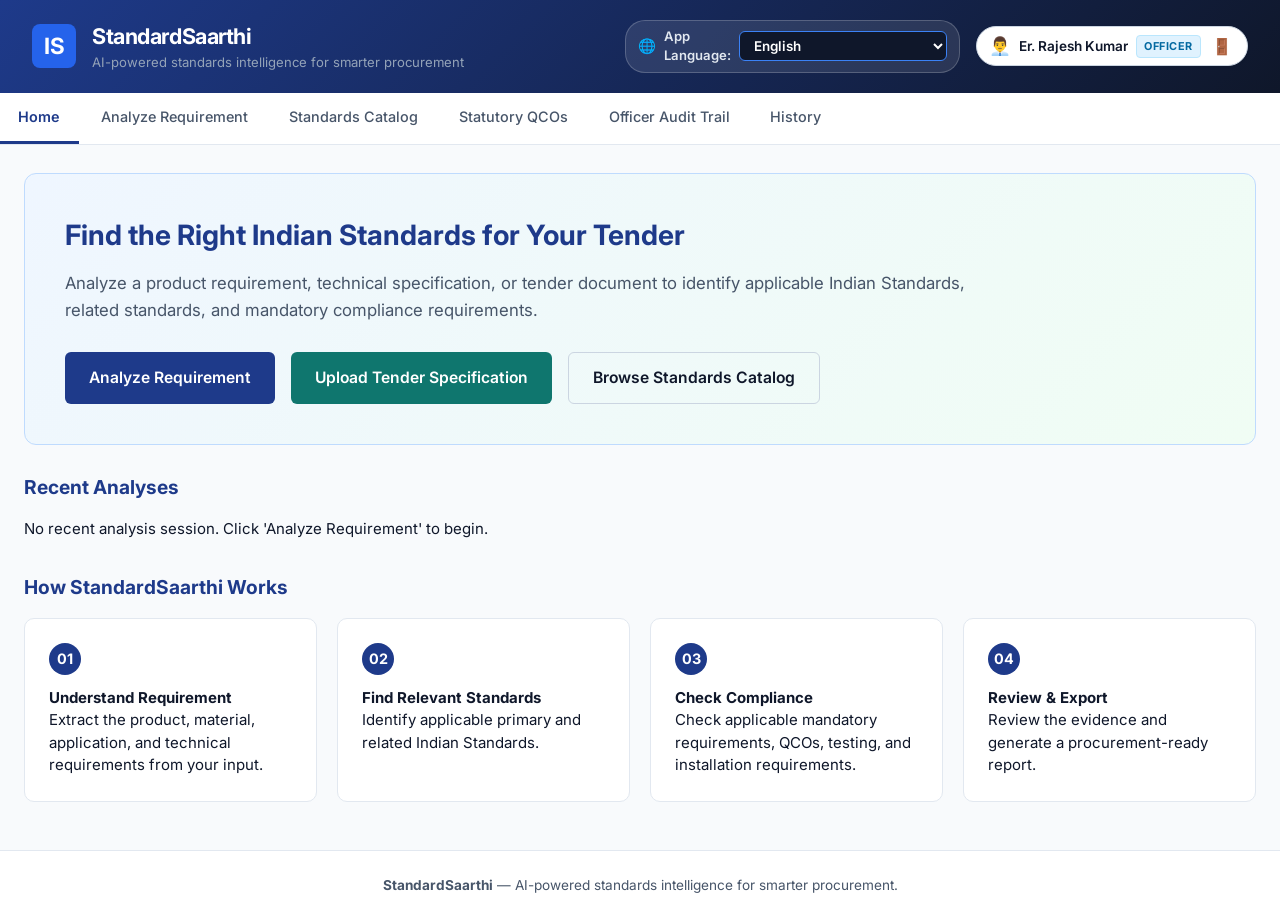
==== frontend/index.html @ bf541265 "feat(auth): implement login page modal, user profile badge, and role-based access control (RBAC)" ====
<!DOCTYPE html>
<html lang="en">
<head>
    <meta charset="UTF-8">
    <meta name="viewport" content="width=device-width, initial-scale=1.0">
    <title>StandardSaarthi | Indian Standards Intelligence</title>
    <link rel="stylesheet" href="styles.css?v=1.0.5">
    <link rel="preconnect" href="https://fonts.googleapis.com">
    <link rel="preconnect" href="https://fonts.gstatic.com" crossorigin>
    <link href="https://fonts.googleapis.com/css2?family=Inter:wght@300;400;500;600;700&display=swap" rel="stylesheet">
</head>
<body>
    <!-- Top Application Header -->
    <header class="app-header">
        <div class="header-container">
            <div class="brand">
                <a href="#/" class="brand-link">
                    <div class="brand-logo">IS</div>
                    <div class="brand-text">
                        <h1>StandardSaarthi</h1>
                        <p>AI-powered standards intelligence for smarter procurement</p>
                    </div>
                </a>
            </div>
            <div class="header-controls">
                <div class="global-lang-selector">
                    <span style="font-size:0.9rem;">🌐</span>
                    <label for="global-language-select" style="color:#e2e8f0; font-size:0.82rem; font-weight:600;">App Language:</label>
                    <select id="global-language-select" class="global-lang-dropdown" onchange="handleGlobalLanguageChange(this.value)">
                        <option value="en" selected>English</option>
                        <option value="hi">Hindi (हिंदी)</option>
                        <option value="ta">Tamil (தமிழ்)</option>
                        <option value="te">Telugu (తెలుగు)</option>
                        <option value="mr">Marathi (मराठी)</option>
                        <option value="bn">Bengali (বাংলা)</option>
                        <option value="gu">Gujarati (ગુજરાતી)</option>
                        <option value="kn">Kannada (ಕನ್ನಡ)</option>
                        <option value="ml">Malayalam (മലയാളം)</option>
                        <option value="pa">Punjabi (ਪੰਜਾਬੀ)</option>
                        <option value="or">Odia (ଓଡ଼ିଆ)</option>
                    </select>
                </div>
                <!-- Logged-in User Profile Badge -->
                <div id="user-profile-badge" class="user-badge" onclick="openLoginModal()" title="Click to Switch User Role / Login">
                    <span id="user-badge-avatar">👨‍💼</span>
                    <span id="user-badge-name">Er. Rajesh Kumar</span>
                    <span id="user-badge-role" class="badge-role-officer">OFFICER</span>
                    <button class="btn-logout" onclick="event.stopPropagation(); logoutUser();" title="Logout">🚪</button>
                </div>
                <button class="mobile-menu-btn" id="mobile-menu-btn" aria-label="Toggle Menu">☰</button>
            </div>
        </div>
    </header>

    <!-- Main Navigation Bar -->
    <nav class="main-nav" id="main-nav">
        <div class="nav-container">
            <a href="#/" class="nav-link active" data-route="/">Home</a>
            <a href="#/analyze" class="nav-link" data-route="/analyze">Analyze Requirement</a>
            <a href="#/standards" class="nav-link" data-route="/standards">Standards Catalog</a>
            <a href="#/regulatory" class="nav-link" data-route="/regulatory">Statutory QCOs</a>
            <a href="#/audit" class="nav-link" data-route="/audit">Officer Audit Trail</a>
            <a href="#/history" class="nav-link" data-route="/history">History</a>
            <a href="#/admin" class="nav-link nav-admin-only" data-route="/admin" id="nav-admin-link" style="display:none;">Admin Diagnostics</a>
        </div>
    </nav>

    <!-- App Main Container -->
    <main class="app-container">
        
        <!-- 1. HOME VIEW -->
        <section id="view-home" class="view-panel">
            <div class="hero-section">
                <h2>Find the Right Indian Standards for Your Tender</h2>
                <p>Analyze a product requirement, technical specification, or tender document to identify applicable Indian Standards, related standards, and mandatory compliance requirements.</p>
                <div class="hero-actions">
                    <a href="#/analyze" class="btn btn-primary btn-lg">Analyze Requirement</a>
                    <a href="#/analyze?mode=c" class="btn btn-secondary btn-lg">Upload Tender Specification</a>
                    <a href="#/standards" class="btn btn-outline btn-lg">Browse Standards Catalog</a>
                </div>
            </div>

            <!-- Recent Analyses -->
            <div class="section-block">
                <h3>Recent Analyses</h3>
                <div id="home-recent-list" class="recent-grid">
                    <p class="text-muted">No recent analysis session. Click 'Analyze Requirement' to begin.</p>
                </div>
            </div>

            <!-- How It Works Guide -->
            <div class="section-block">
                <h3>How StandardSaarthi Works</h3>
                <div class="workflow-steps">
                    <div class="step-card">
                        <div class="step-num">01</div>
                        <h4>Understand Requirement</h4>
                        <p>Extract the product, material, application, and technical requirements from your input.</p>
                    </div>
                    <div class="step-card">
                        <div class="step-num">02</div>
                        <h4>Find Relevant Standards</h4>
                        <p>Identify applicable primary and related Indian Standards.</p>
                    </div>
                    <div class="step-card">
                        <div class="step-num">03</div>
                        <h4>Check Compliance</h4>
                        <p>Check applicable mandatory requirements, QCOs, testing, and installation requirements.</p>
                    </div>
                    <div class="step-card">
                        <div class="step-num">04</div>
                        <h4>Review & Export</h4>
                        <p>Review the evidence and generate a procurement-ready report.</p>
                    </div>
                </div>
            </div>
        </section>

        <!-- 2. ANALYZE REQUIREMENT VIEW -->
        <section id="view-analyze" class="view-panel">
            <div class="card">
                <h2>Procurement Requirement Analysis Workspace</h2>
                <p class="subtitle">Select input mode to analyze requirements and discover grounded Indian Standards recommendations.</p>
                
                <!-- Input Mode Selector -->
                <div class="mode-tabs">
                    <button class="mode-btn active" data-mode="mode-a">Product Description</button>
                    <button class="mode-btn" data-mode="mode-b">Technical Specification</button>
                    <button class="mode-btn" data-mode="mode-c">Tender Document Upload</button>
                </div>

                <!-- MODE A FORM -->
                <div id="mode-a" class="mode-panel active">
                    <div class="form-group">
                        <label for="input-query">Describe Procurement Requirement</label>
                        <textarea id="input-query" placeholder="Type your procurement requirement (e.g. Procurement of 1.5 sq mm single core PVC insulated copper electrical cables suitable for internal building wiring operating at 1100V)..." rows="4"></textarea>
                    </div>
                    <div class="form-row">
                        <div class="form-group">
                            <label for="language-select">Input Language</label>
                            <select id="language-select">
                                <option value="auto">Auto Detect</option>
                                <option value="en">English</option>
                                <option value="hi">Hindi (हिंदी)</option>
                                <option value="ta">Tamil (தமிழ்)</option>
                                <option value="te">Telugu (తెలుగు)</option>
                                <option value="mr">Marathi (मराठी)</option>
                                <option value="bn">Bengali (বাংলা)</option>
                                <option value="gu">Gujarati (ગુજરાતી)</option>
                                <option value="kn">Kannada (ಕನ್ನಡ)</option>
                                <option value="ml">Malayalam (മലയാളം)</option>
                                <option value="pa">Punjabi (ਪੰਜਾਬੀ)</option>
                                <option value="or">Odia (ଓଡ଼ିଆ)</option>
                            </select>
                        </div>
                        <div class="form-group">
                            <label for="output-language-select">Output Language</label>
                            <select id="output-language-select">
                                <option value="auto" selected>Auto (Same as Input)</option>
                                <option value="en">English</option>
                                <option value="ta">Tamil (தமிழ்)</option>
                                <option value="te">Telugu (తెలుగు)</option>
                                <option value="hi">Hindi (हिंदी)</option>
                                <option value="mr">Marathi (मराठी)</option>
                                <option value="bn">Bengali (বাংলা)</option>
                                <option value="gu">Gujarati (ગુજરાતી)</option>
                                <option value="kn">Kannada (ಕನ್ನಡ)</option>
                                <option value="ml">Malayalam (മലയാളം)</option>
                                <option value="pa">Punjabi (ਪੰਜਾਬੀ)</option>
                                <option value="or">Odia (ଓଡ଼ିଆ)</option>
                            </select>
                        </div>
                        <div class="form-group align-end">
                            <button class="btn btn-primary btn-block" id="btn-analyze-a" onclick="runAnalysisModeA()">Analyze Requirement</button>
                        </div>
                    </div>
                </div>

                <!-- MODE B FORM -->
                <div id="mode-b" class="mode-panel">
                    <div class="form-grid">
                        <div class="form-group">
                            <label>Product Name</label>
                            <input type="text" id="spec-name" placeholder="e.g. Ready Mixed Concrete / Electric Cable">
                        </div>
                        <div class="form-group">
                            <label>Product Category</label>
                            <input type="text" id="spec-category" placeholder="e.g. Civil / Electrical">
                        </div>
                        <div class="form-group">
                            <label>Material</label>
                            <input type="text" id="spec-material" placeholder="e.g. Cement / Aggregate / Copper">
                        </div>
                        <div class="form-group">
                            <label>Voltage / Rating</label>
                            <input type="text" id="spec-voltage" placeholder="e.g. 1100V / 11kV">
                        </div>
                        <div class="form-group">
                            <label>Dimensions / Size</label>
                            <input type="text" id="spec-dimensions" placeholder="e.g. 1.5 sq mm / 20mm">
                        </div>
                        <div class="form-group">
                            <label>Grade / Capacity</label>
                            <input type="text" id="spec-grade" placeholder="e.g. M30 / 100 kVA">
                        </div>
                        <div class="form-group span-2">
                            <label>Intended Application</label>
                            <input type="text" id="spec-application" placeholder="e.g. Structural concrete works / Internal wiring">
                        </div>
                        <div class="form-group span-2">
                            <label>Safety & Performance Requirements</label>
                            <input type="text" id="spec-safety" placeholder="e.g. Flame retardant, high compressive strength">
                        </div>
                    </div>
                    <button class="btn btn-primary" onclick="runAnalysisModeB()">Analyze Technical Specification</button>
                </div>

                <!-- MODE C FORM -->
                <div id="mode-c" class="mode-panel">
                    <div class="upload-dropzone" id="dropzone" onclick="document.getElementById('tender-file-input').click()">
                        <div class="upload-icon-label">📁 Procurement Document Ingestion</div>
                        <h3>Upload Tender Specification Document</h3>
                        <p>Drag & drop your tender document here, or click to browse files (Supported: PDF, DOCX, TXT)</p>
                        <input type="file" id="tender-file-input" accept=".pdf,.docx,.txt" style="display:none">
                        <button type="button" class="btn btn-secondary" onclick="event.stopPropagation(); document.getElementById('tender-file-input').click()">Select File from Computer</button>
                    </div>
                    <div id="file-selected-name" class="file-info"></div>
                    <div id="upload-action-box" style="display:none; margin-top:1rem; text-align:center;">
                        <button class="btn btn-primary btn-lg" id="btn-upload" onclick="uploadTenderDocument()" style="padding:0.75rem 2rem; font-size:1rem; font-weight:600;">
                            🚀 Upload & Extract Requirements
                        </button>
                    </div>
                </div>

            </div>

            <!-- Dynamic Loading Progress Card -->
            <div id="analysis-spinner" class="card loading-card" style="display:none">
                <div class="spinner"></div>
                <h4 id="loading-stage-title">Analyzing Procurement Requirement...</h4>
                <div class="progress-bar-track">
                    <div id="progress-bar-fill" class="progress-bar-fill"></div>
                </div>
                <p id="loading-stage-desc" class="subtitle">Extracting requirements, matching standards, and checking compliance...</p>
            </div>

            <!-- Analysis Output Results View -->
            <div id="analysis-results" class="results-container" style="display:none">
                
                <div id="status-banner" class="status-banner"></div>

                <!-- Requirement Understanding Panel -->
                <div class="card">
                    <h3 id="understanding-heading">Requirement Understanding</h3>
                    <div id="entity-chips" class="chip-group"></div>
                    <div id="multilingual-notice" class="notice-box" style="display:none"></div>
                </div>

                <!-- Primary Recommended Standards / Candidates -->
                <div class="card">
                    <div class="card-header-row">
                        <h3 id="recommendations-heading">Recommended Primary Standards</h3>
                        <button class="btn btn-sm btn-primary" id="btn-download-pdf" onclick="downloadPdfReport()">Download Official PDF Report</button>
                    </div>

                    <!-- Filter Option Bar for Analysis Results / Report -->
                    <div id="results-filter-bar" class="search-bar-row" style="margin-bottom:1.25rem; display:flex; gap:0.75rem; flex-wrap:wrap; align-items:center; background:#f8fafc; padding:0.75rem 1rem; border-radius:8px; border:1px solid #e2e8f0;">
                        <div style="flex:1; min-width:240px;">
                            <input type="text" id="results-search-input" placeholder="🔍 Search report by IS code, title, or keyword..." onkeyup="filterAnalysisResults()" style="width:100%; padding:0.5rem 0.85rem; border:1px solid #cbd5e1; border-radius:6px; font-size:0.88rem;">
                        </div>
                        <div style="display:flex; align-items:center; gap:0.5rem;">
                            <label for="results-qco-filter" style="font-size:0.85rem; font-weight:600; color:#475569; white-space:nowrap;">Filter Report:</label>
                            <select id="results-qco-filter" onchange="filterAnalysisResults()" style="padding:0.5rem 0.85rem; border:1px solid #cbd5e1; border-radius:6px; font-size:0.88rem; background:#ffffff; font-weight:500;">
                                <option value="all">All Standards</option>
                                <option value="qco">Mandatory QCO Only</option>
                                <option value="active">Active / Current Only</option>
                                <option value="high_score">High Relevance (>70%)</option>
                            </select>
                        </div>
                    </div>

                    <div id="recommendations-list"></div>
                </div>

            </div>
        </section>

        <!-- 4. STANDARDS CATALOG VIEW -->
        <section id="view-standards" class="view-panel">
            <div class="card">
                <h2>Verified Indian Standards Catalog</h2>
                <div class="search-bar-row">
                    <input type="text" id="catalog-search" placeholder="Search by IS Code, Title, or Product Category..." onkeyup="filterCatalog()">
                    <select id="catalog-sector-filter" onchange="filterCatalog()">
                        <option value="">All Sectors</option>
                        <option value="Electrical">Electrical Sector</option>
                        <option value="Civil">Civil / Construction</option>
                    </select>
                </div>
                <div id="catalog-list" class="catalog-grid"></div>
            </div>
        </section>

        <!-- 5. STANDARD DETAIL VIEW (DYNAMIC ROUTE /standards/:code) -->
        <section id="view-standard-detail" class="view-panel">
            <div class="card">
                <div class="card-header-row">
                    <h2 id="detail-code-title">Standard Detail</h2>
                    <a href="#/standards" class="btn btn-sm btn-outline">Back to Catalog</a>
                </div>
                <div id="detail-body">
                    <p>Loading standard details...</p>
                </div>
            </div>
        </section>

        <!-- 6. REGULATORY / QCO VIEW -->
        <section id="view-regulatory" class="view-panel">
            <div class="card">
                <h2>Statutory Compliance & QCO Portal</h2>
                <p class="subtitle">Browse mandatory Quality Control Orders (QCOs) issued by Central Ministries and BIS certification schemes.</p>
                <div id="qco-list" class="qco-grid"></div>
            </div>
        </section>

        <!-- 7. OFFICER AUDIT TRAIL VIEW -->
        <section id="view-audit" class="view-panel">
            <div class="card">
                <div class="card-header-row">
                    <div>
                        <h2>Statutory Procurement Officer Audit Trail</h2>
                        <p class="subtitle">Official decision-support register: Chronological record of officer determinations (Accept / Override) and justifications.</p>
                    </div>
                    <button class="btn btn-sm btn-outline" onclick="loadAuditTrail()">Refresh Audit Log</button>
                </div>
                <div id="audit-trail-container" style="margin-top:1.25rem;">
                    <p class="text-muted">Loading officer audit register...</p>
                </div>
            </div>
        </section>

        <!-- 8. HISTORY VIEW -->
        <section id="view-history" class="view-panel">
            <div class="card">
                <h2>Search History & Saved Procurement Projects</h2>
                <div id="history-list">
                    <div class="empty-state">
                        <div class="empty-icon-label">[No History Recorded]</div>
                        <h3>No Search History Available</h3>
                        <p>Run a procurement requirement analysis to save and review past search queries.</p>
                        <a href="#/analyze" class="btn btn-primary">Analyze Requirement</a>
                    </div>
                </div>
            </div>
        </section>

        <!-- 9. REPORTS VIEW -->
        <section id="view-reports" class="view-panel">
            <div class="card">
                <h2>Procurement Reports Manager</h2>
                <p class="subtitle">Generate and download formal PDF Procurement Standards Reports for active or historical sessions.</p>
                <div id="reports-list">
                    <div class="empty-state">
                        <div class="empty-icon-label">[No Reports Generated]</div>
                        <h3>No Reports Generated Yet</h3>
                        <p>Execute an analysis session to generate downloadable PDF reports.</p>
                        <a href="#/analyze" class="btn btn-primary">Start New Analysis</a>
                    </div>
                </div>
            </div>
        </section>

        <!-- 10. ADMIN DIAGNOSTICS VIEW -->
        <section id="view-admin" class="view-panel">
            <div class="card">
                <h2>System Diagnostics & Performance Metrics</h2>
                <div id="admin-metrics-view">
                    <p>Loading system diagnostic metrics...</p>
                </div>
            </div>
        </section>

    </main>

    <!-- Officer Determination / Audit Review Modal -->
    <div id="review-modal-overlay" class="drawer-overlay" onclick="closeReviewModal()">
        <div class="modal-dialog" onclick="event.stopPropagation()">
            <div class="modal-header">
                <div>
                    <h3 id="review-modal-title">Procurement Officer Review & Determination</h3>
                    <p class="modal-subtitle">Decision-Support System: Statutory Procurement Audit Trail</p>
                </div>
                <button class="close-btn" onclick="closeReviewModal()">✕</button>
            </div>
            <div class="modal-body">
                <div class="form-group">
                    <label>Procurement Requirement / Item:</label>
                    <div id="review-query-text" class="review-box-query"></div>
                </div>
                <div class="form-row" style="display:grid; grid-template-columns:1fr 1fr; gap:1rem;">
                    <div class="form-group">
                        <label>System Citation / Candidate:</label>
                        <div id="review-target-std" class="review-box-std" style="font-weight:700;"></div>
                    </div>
                    <div class="form-group">
                        <label for="override-standard-code" style="color:#1e40af; font-weight:700;">
                            ✏️ Designated Standard Number (Editable / Overwrite):
                        </label>
                        <input type="text" id="override-standard-code" class="editable-std-input" placeholder="e.g. IS 7098 (Part 1):1988" oninput="handleOverrideInputChange()">
                        <small style="color:#64748b; font-size:0.78rem;">Officer can freely edit or overwrite the IS code here.</small>
                    </div>
                </div>
                <div class="form-group">
                    <label>Officer Determination Action:</label>
                    <div class="determination-options">
                        <label class="determination-option">
                            <input type="radio" name="officer-decision" id="decision-accept" value="ACCEPTED" checked onchange="toggleOverrideField()">
                            <span><strong>ACCEPT</strong> System Recommendation</span>
                        </label>
                        <label class="determination-option">
                            <input type="radio" name="officer-decision" id="decision-override" value="OVERRIDDEN" onchange="toggleOverrideField()">
                            <span><strong>OVERRIDE / EDIT</strong> Standard Number</span>
                        </label>
                    </div>
                </div>
                <div class="form-row">
                    <div class="form-group">
                        <label for="officer-name">Reviewing Official Name & Employee ID:</label>
                        <input type="text" id="officer-name" placeholder="e.g. Er. Rajesh Kumar (EMP-88412)" value="Er. Rajesh Kumar (EMP-88412)">
                    </div>
                    <div class="form-group">
                        <label for="officer-desig">Designation / Role:</label>
                        <input type="text" id="officer-desig" placeholder="e.g. Executive Engineer (E&M)" value="Executive Engineer (E&M)">
                    </div>
                </div>
                <div class="form-group">
                    <label for="officer-dept">Department / Procurement Cell:</label>
                    <input type="text" id="officer-dept" placeholder="e.g. GeM / Central Procurement Cell" value="GeM / Central Procurement Cell">
                </div>
                <div class="form-group">
                    <label for="review-justification">Statutory Audit Justification (Mandatory):</label>
                    <textarea id="review-justification" rows="3" placeholder="Provide technical schedule clause, environmental duty rating, or statutory reasoning for this determination..."></textarea>
                </div>
                <div class="modal-actions">
                    <button class="btn btn-outline" onclick="closeReviewModal()">Cancel</button>
                    <button class="btn btn-primary" id="btn-submit-review" onclick="submitOfficerReview()">Record Determination & Save to Audit Trail</button>
                </div>
            </div>
        </div>
    </div>

    <!-- Login / Role-Based Authentication Overlay Modal -->
    <div id="login-modal-overlay" class="drawer-overlay" onclick="closeLoginModal()" style="display:none;">
        <div class="modal-dialog login-modal-dialog" onclick="event.stopPropagation()">
            <div class="login-modal-header">
                <div class="login-brand">
                    <div class="login-logo">IS</div>
                    <div>
                        <h2>StandardSaarthi Portal Login</h2>
                        <p>Government of India — Standards Intelligence & Procurement Support</p>
                    </div>
                </div>
            </div>
            <div class="login-modal-body">
                
                <!-- Quick Demo Role Selection -->
                <div class="demo-login-box">
                    <label class="demo-login-label">⚡ Select User Role for Quick Demo Login:</label>
                    <div class="demo-btn-grid">
                        <button type="button" class="btn-demo-role active" id="btn-role-officer" onclick="selectDemoRole('officer')">
                            <span class="role-icon">👨‍💼</span>
                            <div class="role-info">
                                <strong>Procurement Officer</strong>
                                <small>GeM / CPWD / Officer Cell</small>
                            </div>
                            <span class="badge-role-officer">OFFICER</span>
                        </button>
                        <button type="button" class="btn-demo-role" id="btn-role-admin" onclick="selectDemoRole('admin')">
                            <span class="role-icon">🛡️</span>
                            <div class="role-info">
                                <strong>System Administrator</strong>
                                <small>BIS Standards / IT Admin</small>
                            </div>
                            <span class="badge-role-admin">ADMIN</span>
                        </button>
                    </div>
                </div>

                <!-- Login Form -->
                <form id="login-form" onsubmit="handleLoginSubmit(event)" style="margin-top:1.25rem;">
                    <div class="form-group">
                        <label for="login-username">Government Email / User ID:</label>
                        <input type="text" id="login-username" value="officer@gem.gov.in" placeholder="e.g. officer@gem.gov.in" required>
                    </div>
                    <div class="form-group">
                        <label for="login-password">Password:</label>
                        <input type="password" id="login-password" value="officer123" placeholder="••••••••" required>
                    </div>
                    <div class="form-group">
                        <label for="login-role-select">Privileges & Role Level:</label>
                        <select id="login-role-select" onchange="syncRoleFromSelect(this.value)">
                            <option value="officer">Procurement Officer (Standard Privileges)</option>
                            <option value="admin">System Administrator (Full System & Diagnostics Privileges)</option>
                        </select>
                    </div>

                    <div class="role-privileges-card" id="role-privileges-desc">
                        📋 <strong>Procurement Officer Privileges:</strong> Access to Requirement Analysis workspace, BIS Catalog, QCO Notices, Statutory Audit Trail recording, and PDF Exports.
                    </div>

                    <div class="modal-actions" style="margin-top:1.5rem;">
                        <button type="button" class="btn btn-outline" onclick="closeLoginModal()">Cancel</button>
                        <button type="submit" class="btn btn-primary btn-lg" style="padding:0.75rem 2rem;">🔓 Sign In & Access Portal</button>
                    </div>
                </form>

            </div>
        </div>
    </div>

    <!-- Toast Notification Popup Container -->
    <div id="toast-container" class="toast-container"></div>

    <footer class="app-footer">
        <p><strong>StandardSaarthi</strong> — AI-powered standards intelligence for smarter procurement.</p>
    </footer>

    <script src="app.js?v=1.0.6"></script>
</body>
</html>
---- frontend/styles.css ----
:root {
    --primary-color: #1e3a8a;
    --primary-hover: #1e40af;
    --secondary-color: #0f766e;
    --secondary-hover: #115e59;
    --accent-color: #2563eb;
    --bg-color: #f8fafc;
    --card-bg: #ffffff;
    --text-primary: #0f172a;
    --text-secondary: #475569;
    --text-muted: #94a3b8;
    --border-color: #cbd5e1;
    --border-light: #e2e8f0;
    --badge-qco: #dc2626;
    --badge-rec: #16a34a;
    --font-family: 'Inter', system-ui, -apple-system, sans-serif;
}

* {
    box-sizing: border-box;
    margin: 0;
    padding: 0;
}

body {
    font-family: var(--font-family);
    background-color: var(--bg-color);
    color: var(--text-primary);
    line-height: 1.5;
    font-size: 15px;
}

a {
    color: var(--accent-color);
    text-decoration: none;
}

/* App Header */
.app-header {
    background: linear-gradient(135deg, #1e3a8a 0%, #0f172a 100%);
    color: #ffffff;
    padding: 1.25rem 2rem;
    box-shadow: 0 4px 6px -1px rgba(0, 0, 0, 0.1);
}

.header-container {
    max-width: 1280px;
    margin: 0 auto;
    display: flex;
    justify-content: space-between;
    align-items: center;
}

.brand-link {
    display: flex;
    align-items: center;
    gap: 1rem;
    color: #ffffff;
}

.brand-logo {
    background: #2563eb;
    color: #ffffff;
    font-weight: 700;
    font-size: 1.4rem;
    width: 44px;
    height: 44px;
    border-radius: 8px;
    display: flex;
    align-items: center;
    justify-content: center;
}

.brand-text h1 {
    font-size: 1.35rem;
    font-weight: 700;
    letter-spacing: -0.02em;
}

.brand-text p {
    font-size: 0.82rem;
    color: #94a3b8;
}

.header-controls {
    display: flex;
    align-items: center;
    gap: 1rem;
}

.global-lang-selector {
    display: flex;
    align-items: center;
    gap: 0.5rem;
    background: rgba(255, 255, 255, 0.1);
    padding: 0.35rem 0.75rem;
    border-radius: 20px;
    border: 1px solid rgba(255, 255, 255, 0.2);
}

.global-lang-dropdown {
    background: #0f172a;
    color: #ffffff;
    border: 1px solid #3b82f6;
    padding: 0.3rem 0.6rem;
    border-radius: 6px;
    font-size: 0.84rem;
    font-weight: 600;
    cursor: pointer;
    outline: none;
}

.global-lang-dropdown option {
    background: #0f172a;
    color: #ffffff;
}

.status-badge {
    background: rgba(255, 255, 255, 0.1);
    padding: 0.4rem 0.8rem;
    border-radius: 20px;
    font-size: 0.8rem;
    font-weight: 500;
    display: inline-flex;
    align-items: center;
    gap: 6px;
}

.pulse {
    width: 8px;
    height: 8px;
    background-color: #22c55e;
    border-radius: 50%;
}

.mobile-menu-btn {
    display: none;
    background: transparent;
    border: none;
    color: #ffffff;
    font-size: 1.5rem;
    cursor: pointer;
}

/* Main Navigation */
.main-nav {
    background-color: #ffffff;
    border-bottom: 1px solid var(--border-light);
}

.nav-container {
    max-width: 1280px;
    margin: 0 auto;
    display: flex;
    gap: 0.25rem;
    overflow-x: auto;
}

.nav-link {
    padding: 0.85rem 1.15rem;
    font-weight: 500;
    font-size: 0.9rem;
    color: var(--text-secondary);
    border-bottom: 3px solid transparent;
    transition: all 0.2s ease;
    white-space: nowrap;
}

.nav-link:hover {
    color: var(--primary-color);
}

.nav-link.active {
    color: var(--primary-color);
    border-bottom-color: var(--primary-color);
    font-weight: 600;
}

/* App Container */
.app-container {
    max-width: 1280px;
    margin: 1.75rem auto;
    padding: 0 1.5rem;
}

.view-panel {
    display: none;
}

.view-panel.active {
    display: block;
}

/* Cards & Layout */
.card {
    background: var(--card-bg);
    border: 1px solid var(--border-light);
    border-radius: 10px;
    padding: 1.75rem;
    margin-bottom: 1.5rem;
    box-shadow: 0 1px 3px rgba(0,0,0,0.04);
}

.card h2 {
    font-size: 1.4rem;
    margin-bottom: 0.5rem;
    color: var(--primary-color);
    font-weight: 700;
}

.card h3 {
    font-size: 1.15rem;
    margin-bottom: 0.75rem;
    color: var(--text-primary);
    font-weight: 600;
}

.subtitle {
    font-size: 0.92rem;
    color: var(--text-secondary);
    margin-bottom: 1.25rem;
}

/* Hero Section */
.hero-section {
    background: linear-gradient(135deg, #eff6ff 0%, #f0fdf4 100%);
    border: 1px solid #bfdbfe;
    border-radius: 12px;
    padding: 2.5rem;
    margin-bottom: 1.75rem;
}

.hero-section h2 {
    font-size: 1.75rem;
    color: var(--primary-color);
    margin-bottom: 0.85rem;
    font-weight: 700;
}

.hero-section p {
    font-size: 1.05rem;
    color: var(--text-secondary);
    margin-bottom: 1.75rem;
    max-width: 950px;
    line-height: 1.6;
}

.hero-actions {
    display: flex;
    gap: 1rem;
    flex-wrap: wrap;
}

.section-block {
    margin-bottom: 2rem;
}

.section-block h3 {
    font-size: 1.2rem;
    margin-bottom: 1rem;
    color: var(--primary-color);
}

.workflow-steps {
    display: grid;
    grid-template-columns: repeat(auto-fit, minmax(240px, 1fr));
    gap: 1.25rem;
}

.step-card {
    background: #ffffff;
    border: 1px solid var(--border-light);
    border-radius: 10px;
    padding: 1.5rem;
    position: relative;
}

.step-num {
    width: 32px;
    height: 32px;
    background: var(--primary-color);
    color: #ffffff;
    border-radius: 50%;
    display: flex;
    align-items: center;
    justify-content: center;
    font-weight: 700;
    margin-bottom: 0.75rem;
    font-size: 0.9rem;
}

/* Mode Tabs */
.mode-tabs {
    display: flex;
    gap: 0.5rem;
    margin-bottom: 1.25rem;
    border-bottom: 1px solid var(--border-light);
}

.mode-btn {
    padding: 0.65rem 1.2rem;
    border: none;
    background: #f1f5f9;
    border-radius: 6px 6px 0 0;
    font-weight: 500;
    font-size: 0.9rem;
    color: var(--text-secondary);
    cursor: pointer;
}

.mode-btn.active {
    background: var(--primary-color);
    color: #ffffff;
}

.mode-panel {
    display: none;
}

.mode-panel.active {
    display: block;
}

/* Forms & Inputs */
.form-group {
    display: flex;
    flex-direction: column;
    margin-bottom: 1rem;
}

.form-group label {
    font-size: 0.88rem;
    font-weight: 600;
    margin-bottom: 0.35rem;
    color: var(--text-secondary);
}

textarea, input[type="text"], select {
    padding: 0.75rem;
    border: 1px solid var(--border-color);
    border-radius: 6px;
    font-family: inherit;
    font-size: 0.92rem;
    width: 100%;
}

textarea:focus, input:focus, select:focus {
    outline: none;
    border-color: var(--accent-color);
    box-shadow: 0 0 0 3px rgba(37, 99, 235, 0.15);
}

.form-row {
    display: grid;
    grid-template-columns: 1fr 220px;
    gap: 1rem;
    align-items: end;
}

.form-grid {
    display: grid;
    grid-template-columns: repeat(auto-fit, minmax(220px, 1fr));
    gap: 1rem;
    margin-bottom: 1rem;
}

.span-2 {
    grid-column: span 2;
}

/* Buttons */
.btn {
    padding: 0.75rem 1.25rem;
    border: none;
    border-radius: 6px;
    font-weight: 600;
    font-size: 0.92rem;
    cursor: pointer;
    transition: all 0.2s ease;
    display: inline-flex;
    align-items: center;
    justify-content: center;
    gap: 0.5rem;
}

.btn-lg {
    padding: 0.85rem 1.5rem;
    font-size: 0.98rem;
}

.btn-primary {
    background: var(--primary-color);
    color: #ffffff;
}

.btn-primary:hover {
    background: var(--primary-hover);
}

.btn-secondary {
    background: var(--secondary-color);
    color: #ffffff;
}

.btn-secondary:hover {
    background: var(--secondary-hover);
}

.btn-outline {
    background: transparent;
    border: 1px solid var(--border-color);
    color: var(--text-primary);
}

.btn-sm {
    padding: 0.45rem 0.85rem;
    font-size: 0.82rem;
}

.btn-block {
    width: 100%;
}

/* Loading Card & Progress */
.loading-card {
    text-align: center;
    padding: 2.5rem;
}

.spinner {
    width: 42px;
    height: 42px;
    border: 4px solid #e2e8f0;
    border-top-color: var(--primary-color);
    border-radius: 50%;
    animation: spin 0.8s linear infinite;
    margin: 0 auto 1.25rem;
}

@keyframes spin {
    to { transform: rotate(360deg); }
}

.progress-bar-track {
    width: 100%;
    max-width: 500px;
    height: 8px;
    background: #e2e8f0;
    border-radius: 4px;
    margin: 1rem auto;
    overflow: hidden;
}

.progress-bar-fill {
    height: 100%;
    width: 25%;
    background: var(--primary-color);
    transition: width 0.4s ease;
}

/* File Dropzone */
.upload-dropzone {
    border: 2px dashed #cbd5e1;
    border-radius: 8px;
    padding: 2.5rem;
    text-align: center;
    background: #f8fafc;
}

.upload-icon {
    font-size: 2.5rem;
    margin-bottom: 0.5rem;
}

/* Recommendations */
.rec-item {
    border: 1px solid var(--border-light);
    border-radius: 8px;
    padding: 1.25rem;
    margin-bottom: 1rem;
    background: #ffffff;
}

.rec-header {
    display: flex;
    justify-content: space-between;
    align-items: center;
    margin-bottom: 0.5rem;
}

.rec-code {
    font-size: 1.15rem;
    font-weight: 700;
    color: var(--primary-color);
}

.score-pill {
    background: #eff6ff;
    color: var(--accent-color);
    padding: 0.25rem 0.6rem;
    border-radius: 12px;
    font-size: 0.8rem;
    font-weight: 700;

}

/* Badges & Chips */
.chip-group {
    display: flex;
    flex-wrap: wrap;
    gap: 0.5rem;
    margin-top: 0.5rem;
}

.chip {
    background: #e0f2fe;
    color: #0369a1;
    padding: 0.35rem 0.8rem;
    border-radius: 16px;
    font-size: 0.84rem;
    font-weight: 500;
}

.badge-qco {
    background: #fef2f2;
    color: var(--badge-qco);
    border: 1px solid #fca5a5;
    padding: 0.2rem 0.5rem;
    border-radius: 4px;
    font-size: 0.75rem;
    font-weight: 700;
}

.badge-rec {
    background: #f0fdf4;
    color: var(--badge-rec);
    border: 1px solid #86efac;
    padding: 0.2rem 0.5rem;
    border-radius: 4px;
    font-size: 0.75rem;
    font-weight: 700;
}

/* Slide-over Drawer Modal */
.drawer-overlay {
    display: none;
    position: fixed;
    top: 0;
    left: 0;
    width: 100vw;
    height: 100vh;
    background: rgba(15, 23, 42, 0.5);
    z-index: 1000;
    justify-content: flex-end;
}

.drawer-overlay.active {
    display: flex;
}

.drawer-content {
    background: #ffffff;
    width: 100%;
    max-width: 520px;
    height: 100%;
    padding: 2rem;
    overflow-y: auto;
    box-shadow: -4px 0 15px rgba(0,0,0,0.15);
}

.drawer-header {
    display: flex;
    justify-content: space-between;
    align-items: center;
    border-bottom: 1px solid var(--border-light);
    padding-bottom: 1rem;
    margin-bottom: 1.25rem;
}

.close-btn {
    background: transparent;
    border: none;
    font-size: 1.25rem;
    cursor: pointer;
}

/* Toast Container */
.toast-container {
    position: fixed;
    bottom: 1.5rem;
    right: 1.5rem;
    z-index: 1100;
    display: flex;
    flex-direction: column;
    gap: 0.5rem;
}

.toast {
    background: #0f172a;
    color: #ffffff;
    padding: 0.85rem 1.25rem;
    border-radius: 8px;
    font-size: 0.88rem;
    box-shadow: 0 4px 12px rgba(0,0,0,0.15);
    display: flex;
    align-items: center;
    gap: 0.5rem;
}

.toast.success { border-left: 4px solid #22c55e; }
.toast.warning { border-left: 4px solid #eab308; }
.toast.error { border-left: 4px solid #ef4444; }

/* Empty State */
.empty-state {
    text-align: center;
    padding: 3rem 1.5rem;
}

.empty-icon {
    font-size: 3rem;
    margin-bottom: 0.75rem;
}

/* Footer */
.app-footer {
    text-align: center;
    padding: 1.5rem;
    color: var(--text-secondary);
    font-size: 0.85rem;
    border-top: 1px solid var(--border-light);
    background: #ffffff;
    margin-top: 3rem;
}

/* Responsive Styles */
@media (max-width: 768px) {
    .mobile-menu-btn { display: block; }
    .nav-container { display: none; flex-direction: column; width: 100%; }
    .nav-container.mobile-open { display: flex; }
    .form-row { grid-template-columns: 1fr; }
    .span-2 { grid-column: span 1; }
}

/* External BIS Source Link Styling */
.source-link {
    color: #2563eb;
    font-weight: 600;
    text-decoration: underline;
    display: inline-flex;
    align-items: center;
    gap: 0.35rem;
    font-size: 0.92rem;
}

.source-link:hover {
    color: #1e40af;
}

.source-unavailable {
    color: #64748b;
    font-style: italic;
    font-size: 0.88rem;
}

/* Phase 13 Version & Lifecycle Cards */
.lifecycle-grid {
    display: grid;
    grid-template-columns: repeat(auto-fit, minmax(200px, 1fr));
    gap: 1rem;
    margin: 1.25rem 0;
}

.version-card {
    background: #f8fafc;
    border: 1px solid #e2e8f0;
    border-radius: 10px;
    padding: 1.1rem;
    display: flex;
    flex-direction: column;
    justify-content: space-between;
    transition: transform 0.15s ease, box-shadow 0.15s ease;
}

.version-card:hover {
    transform: translateY(-2px);
    box-shadow: 0 4px 12px rgba(0,0,0,0.05);
    border-color: #cbd5e1;
}

.version-card-label {
    font-size: 0.75rem;
    font-weight: 700;
    text-transform: uppercase;
    letter-spacing: 0.05em;
    color: #64748b;
    margin-bottom: 0.4rem;
}

.version-card-value {
    font-size: 1.25rem;
    font-weight: 700;
    color: #0f172a;
    margin-bottom: 0.35rem;
}

.version-card-subtext {
    font-size: 0.78rem;
    color: #64748b;
    line-height: 1.35;
}

.badge-current {
    background: #dcfce7;
    color: #166534;
    border: 1px solid #bbf7d0;
    padding: 0.35rem 0.75rem;
    border-radius: 6px;
    font-weight: 700;
    font-size: 0.82rem;
    display: inline-block;
}

.amendments-section {
    background: #ffffff;
    border: 1px solid #e2e8f0;
    border-radius: 10px;
    padding: 1.25rem;
    margin-top: 1.5rem;
}

.amendment-item {
    background: #f8fafc;
    border-left: 3px solid #3b82f6;
    padding: 0.75rem 1rem;
    border-radius: 4px;
    margin-top: 0.6rem;
    font-size: 0.88rem;
}

/* Confidence-Gating & Abstain Banner */
.status-banner.abstain {
    background-color: #fffbeb;
    border-left: 5px solid #d97706;
    color: #92400e;
    padding: 1rem 1.25rem;
    border-radius: 6px;
    margin-bottom: 1.25rem;
    font-size: 0.92rem;
    line-height: 1.5;
}

.status-banner.abstain strong {
    color: #78350f;
    text-transform: uppercase;
    letter-spacing: 0.04em;
    font-size: 0.85rem;
    display: block;
    margin-bottom: 0.25rem;
}

.badge-abstain {
    background: #fef3c7;
    color: #92400e;
    border: 1px solid #fde68a;
    padding: 0.25rem 0.6rem;
    border-radius: 4px;
    font-size: 0.76rem;
    font-weight: 700;
    letter-spacing: 0.03em;
    display: inline-block;
}

.badge-officer-accepted {
    background: #ecfdf5;
    color: #065f46;
    border: 1px solid #a7f3d0;
    padding: 0.25rem 0.6rem;
    border-radius: 4px;
    font-size: 0.76rem;
    font-weight: 700;
    letter-spacing: 0.03em;
    display: inline-block;
}

.badge-officer-override {
    background: #eff6ff;
    color: #1e40af;
    border: 1px solid #bfdbfe;
    padding: 0.25rem 0.6rem;
    border-radius: 4px;
    font-size: 0.76rem;
    font-weight: 700;
    letter-spacing: 0.03em;
    display: inline-block;
}

/* Modal Dialog for Officer Review */
.modal-dialog {
    background: #ffffff;
    max-width: 640px;
    width: 92%;
    margin: 3rem auto;
    border-radius: 8px;
    box-shadow: 0 10px 25px -5px rgba(0, 0, 0, 0.2);
    border: 1px solid #cbd5e1;
    overflow: hidden;
}

.modal-header {
    background: #f8fafc;
    border-bottom: 1px solid #e2e8f0;
    padding: 1rem 1.25rem;
    display: flex;
    justify-content: space-between;
    align-items: flex-start;
}

.modal-header h3 {
    font-size: 1.1rem;
    font-weight: 700;
    color: #0f172a;
    margin: 0;
}

.modal-subtitle {
    font-size: 0.8rem;
    color: #64748b;
    margin-top: 2px;
}

.modal-body {
    padding: 1.25rem;
}

.modal-actions {
    display: flex;
    justify-content: flex-end;
    gap: 0.75rem;
    margin-top: 1.25rem;
    padding-top: 1rem;
    border-top: 1px solid #e2e8f0;
}

.review-box-query {
    background: #f1f5f9;
    padding: 0.6rem 0.8rem;
    border-radius: 4px;
    font-size: 0.88rem;
    color: #334155;
    border: 1px solid #e2e8f0;
}

.review-box-std {
    font-size: 1.05rem;
    font-weight: 700;
    color: #1e3a8a;
    padding: 0.25rem 0;
}

.determination-options {
    display: flex;
    gap: 1.5rem;
    margin-top: 0.4rem;
    flex-wrap: wrap;
}

.determination-option {
    display: flex;
    align-items: center;
    gap: 0.45rem;
    font-size: 0.9rem;
    cursor: pointer;
    background: #f8fafc;
    border: 1px solid #cbd5e1;
    padding: 0.5rem 0.85rem;
    border-radius: 6px;
    transition: background 0.15s ease;
}

.determination-option:hover {
    background: #f1f5f9;
}

/* Audit Trail Register Table */
.audit-table-wrapper {
    overflow-x: auto;
    border: 1px solid #cbd5e1;
    border-radius: 6px;
    background: #ffffff;
}

.audit-table {
    width: 100%;
    border-collapse: collapse;
    font-size: 0.78rem;
    text-align: left;
    border: 1px solid #cbd5e1;
}

.audit-table th {
    background: #f1f5f9;
    color: #334155;
    font-weight: 700;
    font-size: 0.78rem;
    padding: 0.5rem 0.65rem;
    border: 1px solid #cbd5e1;
    white-space: nowrap;
}

.audit-table td {
    padding: 0.5rem 0.65rem;
    border: 1px solid #cbd5e1;
    vertical-align: top;
    color: #1e293b;
    font-size: 0.78rem;
}

.audit-table tr:hover td {
    background: #f8fafc;
}

.audit-id-badge {
    font-family: monospace;
    font-size: 0.75rem;
    background: #f1f5f9;
    padding: 0.15rem 0.35rem;
    border-radius: 4px;
    color: #0f172a;
    font-weight: 600;
    border: 1px solid #cbd5e1;
}

.upload-icon-label, .empty-icon-label {
    font-size: 0.82rem;
    font-weight: 600;
    color: #64748b;
    text-transform: uppercase;
    letter-spacing: 0.05em;
    margin-bottom: 0.5rem;
}

/* Upload Dropzone & Document Styling */
.upload-dropzone {
    border: 2px dashed #93c5fd;
    background: #f8fafc;
    border-radius: 12px;
    padding: 2.5rem 1.5rem;
    text-align: center;
    cursor: pointer;
    transition: all 0.25s ease;
    margin-bottom: 1rem;
}

.upload-dropzone:hover, .upload-dropzone.drag-active {
    border-color: #2563eb;
    background: #eff6ff;
    box-shadow: 0 4px 12px rgba(37, 99, 235, 0.1);
}

.upload-dropzone h3 {
    margin: 0.5rem 0 0.25rem 0;
    font-size: 1.2rem;
    color: #1e3a8a;
}

.upload-dropzone p {
    color: #64748b;
    font-size: 0.9rem;
    margin-bottom: 1rem;
}

.file-info-card {
    background: #eff6ff;
    border: 1px solid #bfdbfe;
    border-radius: 8px;
    padding: 0.85rem 1.25rem;
    display: flex;
    align-items: center;
    justify-content: space-between;
    margin: 1rem 0;
    gap: 1rem;
    flex-wrap: wrap;
}

.file-info-details {
    display: flex;
    align-items: center;
    gap: 0.75rem;
}

.file-info-icon {
    font-size: 1.5rem;
}

/* Officer Determination / Audit Inspect Card */
.officer-determination-card {
    border: 2px solid #2563eb !important;
    background: #f8fafc !important;
    border-radius: 10px;
    padding: 1.25rem;
    margin-top: 1.5rem;
}

.editable-std-input {
    border: 2px solid #2563eb !important;
    background: #ffffff !important;
    font-weight: 700;
    color: #1e40af;
    font-size: 1rem;
    padding: 0.6rem 0.85rem;
    border-radius: 6px;
    width: 100%;
}

/* User Profile Header Badge */
.user-badge {
    display: flex;
    align-items: center;
    gap: 0.5rem;
    background: #ffffff;
    border: 1px solid #cbd5e1;
    padding: 0.35rem 0.75rem;
    border-radius: 20px;
    cursor: pointer;
    transition: all 0.2s ease;
    font-size: 0.85rem;
    color: #1e293b;
    box-shadow: 0 1px 3px rgba(0, 0, 0, 0.05);
}

.user-badge:hover {
    border-color: #3b82f6;
    background: #f8fafc;
    box-shadow: 0 2px 6px rgba(59, 130, 246, 0.15);
}

#user-badge-avatar {
    font-size: 1.1rem;
}

#user-badge-name {
    font-weight: 600;
    color: #0f172a;
    max-width: 140px;
    overflow: hidden;
    text-overflow: ellipsis;
    white-space: nowrap;
}

.badge-role-officer {
    background: #e0f2fe;
    color: #0369a1;
    border: 1px solid #bae6fd;
    padding: 0.15rem 0.45rem;
    border-radius: 4px;
    font-size: 0.68rem;
    font-weight: 700;
    letter-spacing: 0.04em;
    text-transform: uppercase;
}

.badge-role-admin {
    background: #fef2f2;
    color: #991b1b;
    border: 1px solid #fecaca;
    padding: 0.15rem 0.45rem;
    border-radius: 4px;
    font-size: 0.68rem;
    font-weight: 700;
    letter-spacing: 0.04em;
    text-transform: uppercase;
}

.btn-logout {
    background: transparent;
    border: none;
    cursor: pointer;
    font-size: 1rem;
    padding: 0 0.2rem;
    border-radius: 4px;
    transition: transform 0.15s ease;
    display: inline-flex;
    align-items: center;
    justify-content: center;
}

.btn-logout:hover {
    transform: scale(1.15);
}

/* Login Modal & Role Switcher UI */
.login-modal-dialog {
    max-width: 540px !important;
    border-radius: 12px !important;
    border: 1px solid #94a3b8 !important;
    box-shadow: 0 20px 40px -10px rgba(15, 23, 42, 0.3) !important;
}

.login-modal-header {
    background: linear-gradient(135deg, #1e3a8a 0%, #1e40af 100%);
    color: #ffffff;
    padding: 1.5rem;
    border-bottom: 1px solid #3b82f6;
}

.login-brand {
    display: flex;
    align-items: center;
    gap: 1rem;
}

.login-logo {
    background: #ffffff;
    color: #1e3a8a;
    font-weight: 900;
    font-size: 1.5rem;
    width: 48px;
    height: 48px;
    border-radius: 10px;
    display: flex;
    align-items: center;
    justify-content: center;
    box-shadow: 0 4px 6px -1px rgba(0, 0, 0, 0.1);
}

.login-modal-header h2 {
    margin: 0;
    font-size: 1.25rem;
    font-weight: 700;
    color: #ffffff;
}

.login-modal-header p {
    margin: 0.25rem 0 0 0;
    font-size: 0.78rem;
    color: #93c5fd;
}

.login-modal-body {
    padding: 1.5rem;
    background: #ffffff;
}

.demo-login-box {
    background: #f8fafc;
    border: 1px solid #e2e8f0;
    border-radius: 8px;
    padding: 1rem;
}

.demo-login-label {
    font-size: 0.82rem;
    font-weight: 700;
    color: #334155;
    text-transform: uppercase;
    letter-spacing: 0.03em;
    display: block;
    margin-bottom: 0.75rem;
}

.demo-btn-grid {
    display: grid;
    grid-template-columns: 1fr 1fr;
    gap: 0.75rem;
}

.btn-demo-role {
    display: flex;
    align-items: flex-start;
    gap: 0.65rem;
    padding: 0.85rem 0.75rem;
    background: #ffffff;
    border: 2px solid #cbd5e1;
    border-radius: 8px;
    cursor: pointer;
    text-align: left;
    transition: all 0.2s ease;
    position: relative;
}

.btn-demo-role:hover {
    border-color: #3b82f6;
    background: #eff6ff;
}

.btn-demo-role.active {
    border-color: #2563eb;
    background: #eff6ff;
    box-shadow: 0 0 0 3px rgba(37, 99, 235, 0.15);
}

.btn-demo-role .role-icon {
    font-size: 1.4rem;
    line-height: 1;
}

.btn-demo-role .role-info {
    display: flex;
    flex-direction: column;
    flex: 1;
}

.btn-demo-role .role-info strong {
    font-size: 0.88rem;
    color: #0f172a;
}

.btn-demo-role .role-info small {
    font-size: 0.72rem;
    color: #64748b;
    margin-top: 2px;
}

.role-privileges-card {
    background: #f0f9ff;
    border: 1px solid #bae6fd;
    color: #0369a1;
    padding: 0.75rem 0.9rem;
    border-radius: 6px;
    font-size: 0.82rem;
    line-height: 1.45;
    margin-top: 1rem;
}

.access-restricted-card {
    background: #fef2f2;
    border: 1px solid #fecaca;
    color: #991b1b;
    padding: 2rem;
    border-radius: 12px;
    text-align: center;
    margin: 2rem auto;
    max-width: 600px;
}
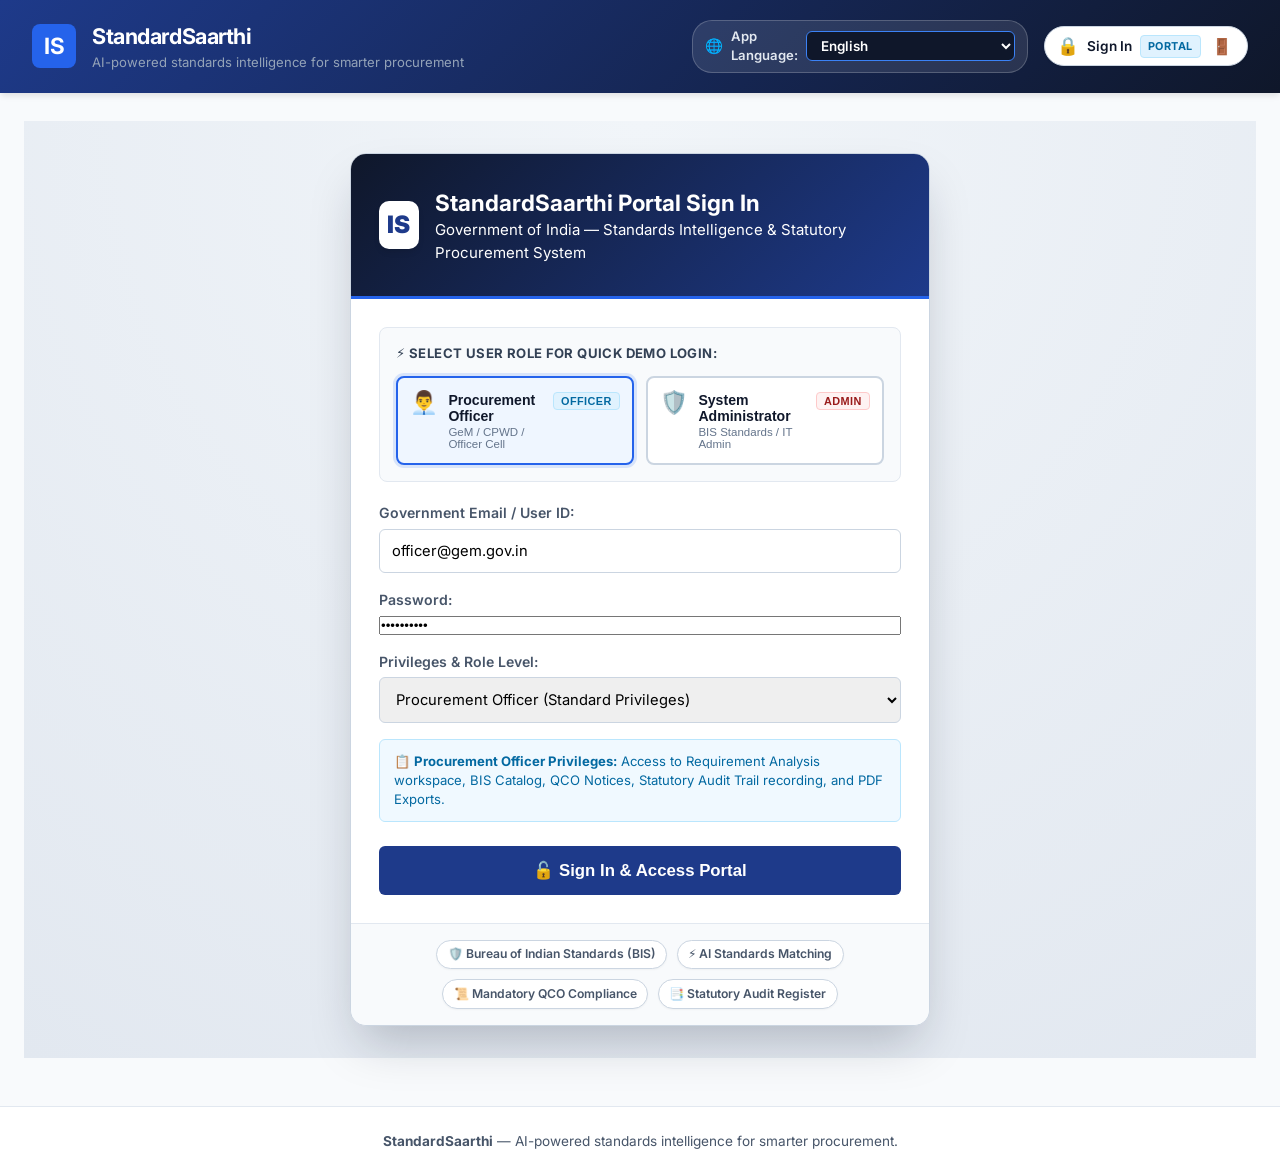
==== commit da34251f: "feat(auth): set initial landing view to login page and redirect to home page upon sign-in" ====
--- a/frontend/index.html
+++ b/frontend/index.html
@@ -68,6 +68,82 @@
     <!-- App Main Container -->
     <main class="app-container">
         
+        <!-- 0. LOGIN VIEW (Initial Landing Page) -->
+        <section id="view-login" class="view-panel">
+            <div class="login-page-wrapper">
+                <div class="login-page-card">
+                    <div class="login-page-header">
+                        <div class="login-brand">
+                            <div class="login-logo">IS</div>
+                            <div>
+                                <h2>StandardSaarthi Portal Sign In</h2>
+                                <p>Government of India — Standards Intelligence & Statutory Procurement System</p>
+                            </div>
+                        </div>
+                    </div>
+                    <div class="login-page-body">
+                        <!-- Quick Demo Role Selection -->
+                        <div class="demo-login-box">
+                            <label class="demo-login-label">⚡ Select User Role for Quick Demo Login:</label>
+                            <div class="demo-btn-grid">
+                                <button type="button" class="btn-demo-role active" id="btn-page-role-officer" onclick="selectDemoRole('officer')">
+                                    <span class="role-icon">👨‍💼</span>
+                                    <div class="role-info">
+                                        <strong>Procurement Officer</strong>
+                                        <small>GeM / CPWD / Officer Cell</small>
+                                    </div>
+                                    <span class="badge-role-officer">OFFICER</span>
+                                </button>
+                                <button type="button" class="btn-demo-role" id="btn-page-role-admin" onclick="selectDemoRole('admin')">
+                                    <span class="role-icon">🛡️</span>
+                                    <div class="role-info">
+                                        <strong>System Administrator</strong>
+                                        <small>BIS Standards / IT Admin</small>
+                                    </div>
+                                    <span class="badge-role-admin">ADMIN</span>
+                                </button>
+                            </div>
+                        </div>
+
+                        <!-- Login Form -->
+                        <form id="page-login-form" onsubmit="handleLoginSubmit(event)" style="margin-top:1.25rem;">
+                            <div class="form-group">
+                                <label for="login-username">Government Email / User ID:</label>
+                                <input type="text" id="login-username" value="officer@gem.gov.in" placeholder="e.g. officer@gem.gov.in" required>
+                            </div>
+                            <div class="form-group">
+                                <label for="login-password">Password:</label>
+                                <input type="password" id="login-password" value="officer123" placeholder="••••••••" required>
+                            </div>
+                            <div class="form-group">
+                                <label for="login-role-select">Privileges & Role Level:</label>
+                                <select id="login-role-select" onchange="syncRoleFromSelect(this.value)">
+                                    <option value="officer">Procurement Officer (Standard Privileges)</option>
+                                    <option value="admin">System Administrator (Full System & Diagnostics Privileges)</option>
+                                </select>
+                            </div>
+
+                            <div class="role-privileges-card" id="role-privileges-desc">
+                                📋 <strong>Procurement Officer Privileges:</strong> Access to Requirement Analysis workspace, BIS Catalog, QCO Notices, Statutory Audit Trail recording, and PDF Exports.
+                            </div>
+
+                            <div style="margin-top:1.5rem; text-align:center;">
+                                <button type="submit" class="btn btn-primary btn-lg" style="width:100%; padding:0.85rem; font-weight:700; font-size:1.05rem;">🔓 Sign In & Access Portal</button>
+                            </div>
+                        </form>
+                    </div>
+                    <div class="login-page-footer">
+                        <div class="login-features-pills">
+                            <span>🛡️ Bureau of Indian Standards (BIS)</span>
+                            <span>⚡ AI Standards Matching</span>
+                            <span>📜 Mandatory QCO Compliance</span>
+                            <span>📑 Statutory Audit Register</span>
+                        </div>
+                    </div>
+                </div>
+            </div>
+        </section>
+
         <!-- 1. HOME VIEW -->
         <section id="view-home" class="view-panel">
             <div class="hero-section">
@@ -525,6 +601,6 @@
         <p><strong>StandardSaarthi</strong> — AI-powered standards intelligence for smarter procurement.</p>
     </footer>
 
-    <script src="app.js?v=1.0.6"></script>
+    <script src="app.js?v=1.0.7"></script>
 </body>
 </html>
--- a/frontend/styles.css
+++ b/frontend/styles.css
@@ -1234,8 +1234,65 @@
     max-width: 600px;
 }
 
-
-
-
-
-
+/* Full Standalone Login View Styling */
+.login-page-wrapper {
+    display: flex;
+    justify-content: center;
+    align-items: center;
+    min-height: calc(100vh - 160px);
+    padding: 2rem 1rem;
+    background: radial-gradient(circle at top, #f1f5f9 0%, #e2e8f0 100%);
+}
+
+.login-page-card {
+    background: #ffffff;
+    max-width: 580px;
+    width: 100%;
+    border-radius: 16px;
+    border: 1px solid #cbd5e1;
+    box-shadow: 0 25px 50px -12px rgba(15, 23, 42, 0.25);
+    overflow: hidden;
+}
+
+.login-page-header {
+    background: linear-gradient(135deg, #0f172a 0%, #1e3a8a 100%);
+    color: #ffffff;
+    padding: 2rem 1.75rem;
+    border-bottom: 3px solid #2563eb;
+}
+
+.login-page-body {
+    padding: 1.75rem;
+    background: #ffffff;
+}
+
+.login-page-footer {
+    background: #f8fafc;
+    border-top: 1px solid #e2e8f0;
+    padding: 1rem 1.75rem;
+}
+
+.login-features-pills {
+    display: flex;
+    flex-wrap: wrap;
+    gap: 0.6rem;
+    justify-content: center;
+}
+
+.login-features-pills span {
+    font-size: 0.76rem;
+    font-weight: 600;
+    color: #475569;
+    background: #ffffff;
+    border: 1px solid #cbd5e1;
+    padding: 0.3rem 0.65rem;
+    border-radius: 20px;
+    box-shadow: 0 1px 2px rgba(0, 0, 0, 0.04);
+}
+
+
+
+
+
+
+
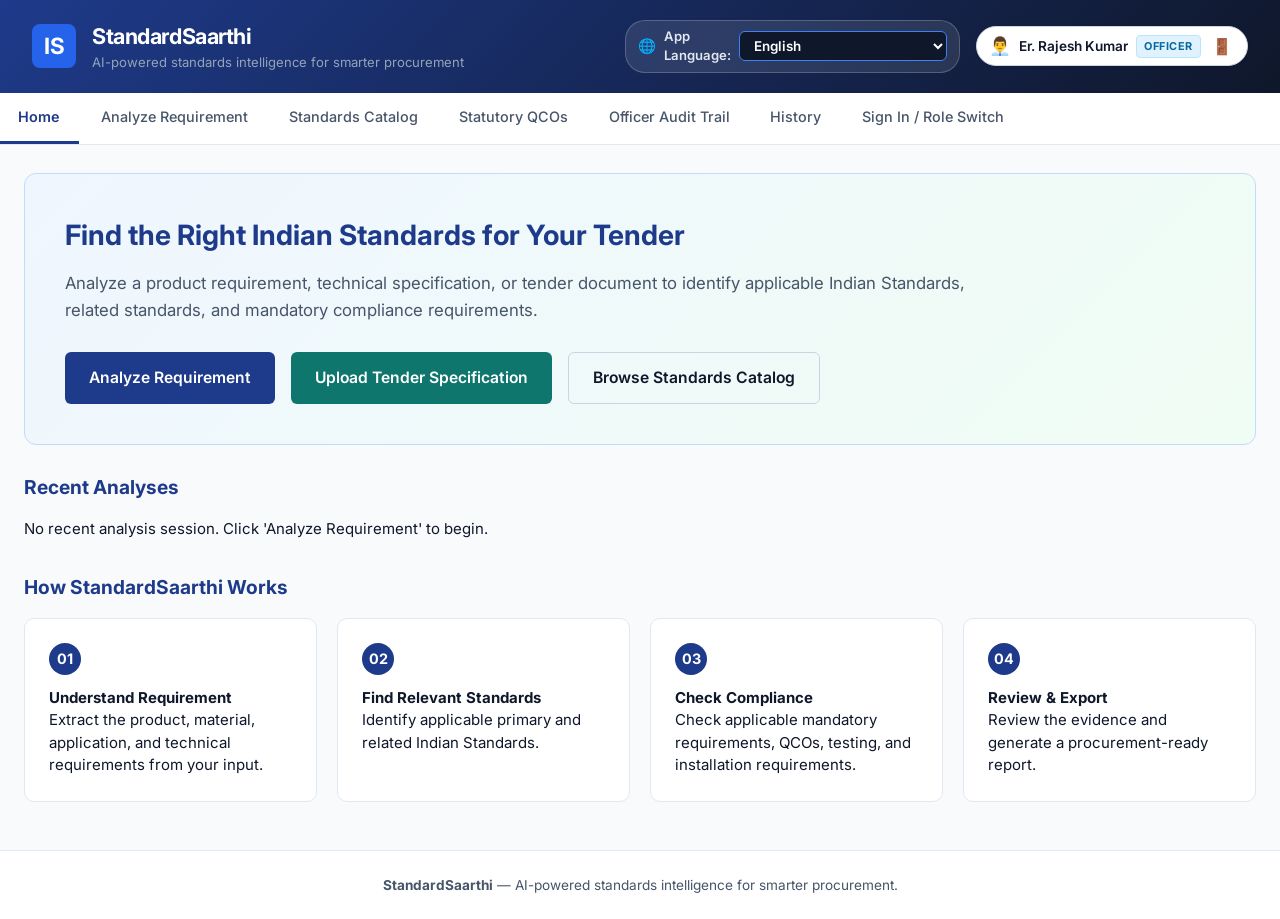
==== commit 71c6b571: "fix(ui): ensure main navigation menu bar is always visible across all views" ====
--- a/frontend/index.html
+++ b/frontend/index.html
@@ -61,6 +61,7 @@
             <a href="#/regulatory" class="nav-link" data-route="/regulatory">Statutory QCOs</a>
             <a href="#/audit" class="nav-link" data-route="/audit">Officer Audit Trail</a>
             <a href="#/history" class="nav-link" data-route="/history">History</a>
+            <a href="#/login" class="nav-link" data-route="/login">Sign In / Role Switch</a>
             <a href="#/admin" class="nav-link nav-admin-only" data-route="/admin" id="nav-admin-link" style="display:none;">Admin Diagnostics</a>
         </div>
     </nav>
@@ -601,6 +602,6 @@
         <p><strong>StandardSaarthi</strong> — AI-powered standards intelligence for smarter procurement.</p>
     </footer>
 
-    <script src="app.js?v=1.0.7"></script>
+    <script src="app.js?v=1.0.8"></script>
 </body>
 </html>
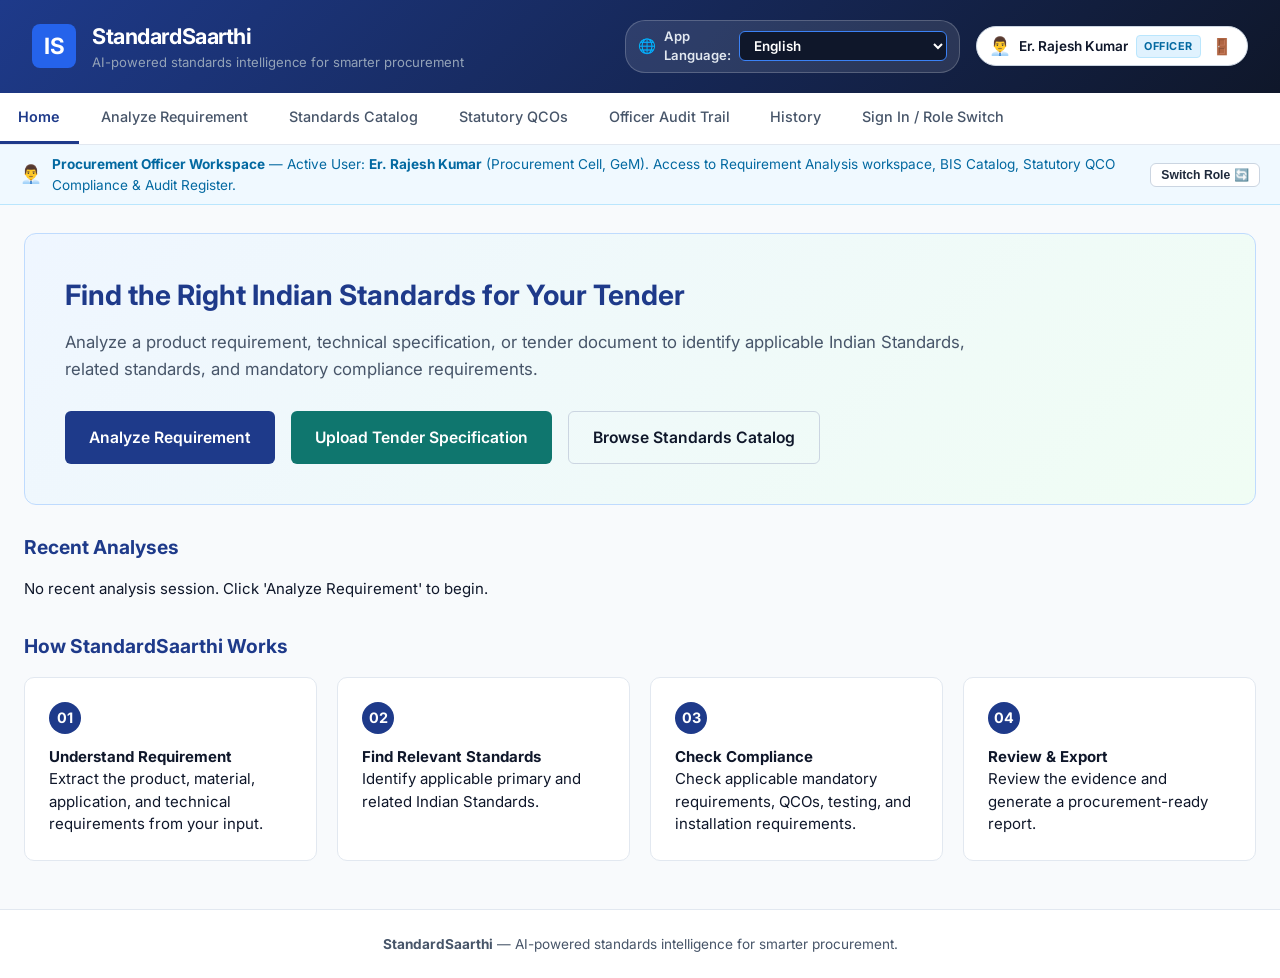
==== commit dfff8398: "feat(rbac): enhance UI clarity and content separation between Procurement Officer and System Adminis" ====
--- a/frontend/index.html
+++ b/frontend/index.html
@@ -66,6 +66,19 @@
         </div>
     </nav>
 
+    <!-- Role Workspace Context Banner -->
+    <div id="role-workspace-banner" class="role-workspace-bar banner-officer">
+        <div class="role-workspace-container">
+            <div class="role-workspace-info">
+                <span id="role-workspace-icon" class="role-workspace-icon">👨‍💼</span>
+                <div id="role-workspace-text">
+                    <strong>Procurement Officer Workspace</strong> — Logging in as Er. Rajesh Kumar (Procurement Cell, GeM). Access to Tender Requirement Analysis, BIS Catalog, Statutory QCO Compliance & Audit Trail Register.
+                </div>
+            </div>
+            <button class="role-switch-btn" onclick="openLoginModal()">Switch Role 🔄</button>
+        </div>
+    </div>
+
     <!-- App Main Container -->
     <main class="app-container">
         
@@ -157,6 +170,30 @@
                 </div>
             </div>
 
+            <!-- System Administrator Control & Metrics Quick Card (Admin Only) -->
+            <div id="home-admin-panel" class="admin-home-card nav-admin-only" style="display:none;">
+                <h3>🛡️ System Administrator Dashboard & Platform Controls</h3>
+                <p>You are logged in with <strong>System Administrator</strong> privileges. Monitor vector indexing, system latency benchmarks, and database health.</p>
+                <div class="admin-metrics-mini">
+                    <div class="mini-metric-pill">
+                        <div class="mini-metric-value" id="home-metric-standards">121</div>
+                        <div class="mini-metric-label">Indexed BIS Standards</div>
+                    </div>
+                    <div class="mini-metric-pill">
+                        <div class="mini-metric-value" id="home-metric-graph">130</div>
+                        <div class="mini-metric-label">Graph Relationships</div>
+                    </div>
+                    <div class="mini-metric-pill">
+                        <div class="mini-metric-value" id="home-metric-latency">142ms</div>
+                        <div class="mini-metric-label">Avg API Latency</div>
+                    </div>
+                </div>
+                <div style="display:flex; gap:0.75rem; flex-wrap:wrap;">
+                    <a href="#/admin" class="btn btn-secondary btn-sm" style="background:#3b82f6; border-color:#2563eb; color:#fff;">📊 Open Full Admin Diagnostics Dashboard</a>
+                    <button class="btn btn-outline btn-sm" style="color:#ffffff; border-color:#ffffff;" onclick="showToast('FAISS Vector Index Synced cleanly.', 'success')">🔄 Sync Vector Store</button>
+                </div>
+            </div>
+
             <!-- Recent Analyses -->
             <div class="section-block">
                 <h3>Recent Analyses</h3>
@@ -602,6 +639,6 @@
         <p><strong>StandardSaarthi</strong> — AI-powered standards intelligence for smarter procurement.</p>
     </footer>
 
-    <script src="app.js?v=1.0.8"></script>
+    <script src="app.js?v=1.0.9"></script>
 </body>
 </html>
--- a/frontend/styles.css
+++ b/frontend/styles.css
@@ -1290,9 +1290,123 @@
     box-shadow: 0 1px 2px rgba(0, 0, 0, 0.04);
 }
 
-
-
-
-
-
-
+/* Role Workspace Context Banner */
+.role-workspace-bar {
+    padding: 0.55rem 1.25rem;
+    font-size: 0.85rem;
+    border-bottom: 1px solid #cbd5e1;
+    transition: all 0.25s ease;
+}
+
+.role-workspace-bar.banner-officer {
+    background: #f0f9ff;
+    border-color: #bae6fd;
+    color: #0369a1;
+}
+
+.role-workspace-bar.banner-admin {
+    background: #fef2f2;
+    border-color: #fecaca;
+    color: #991b1b;
+}
+
+.role-workspace-container {
+    max-width: 1280px;
+    margin: 0 auto;
+    display: flex;
+    align-items: center;
+    justify-content: space-between;
+    gap: 1rem;
+}
+
+.role-workspace-info {
+    display: flex;
+    align-items: center;
+    gap: 0.65rem;
+    flex: 1;
+}
+
+.role-workspace-icon {
+    font-size: 1.1rem;
+}
+
+.role-switch-btn {
+    background: #ffffff;
+    border: 1px solid #cbd5e1;
+    color: #1e293b;
+    padding: 0.25rem 0.65rem;
+    border-radius: 6px;
+    font-size: 0.76rem;
+    font-weight: 600;
+    cursor: pointer;
+    transition: all 0.2s ease;
+}
+
+.role-switch-btn:hover {
+    background: #f1f5f9;
+    border-color: #3b82f6;
+    color: #2563eb;
+}
+
+/* Home Page Admin Control Card */
+.admin-home-card {
+    background: linear-gradient(135deg, #0f172a 0%, #1e3a8a 100%);
+    color: #ffffff;
+    border-radius: 12px;
+    padding: 1.5rem;
+    margin-top: 1.5rem;
+    border-left: 5px solid #ef4444;
+    box-shadow: 0 10px 15px -3px rgba(15, 23, 42, 0.2);
+}
+
+.admin-home-card h3 {
+    margin: 0 0 0.5rem 0;
+    font-size: 1.15rem;
+    color: #ffffff;
+    display: flex;
+    align-items: center;
+    gap: 0.5rem;
+}
+
+.admin-home-card p {
+    color: #cbd5e1;
+    font-size: 0.88rem;
+    margin-bottom: 1rem;
+}
+
+.admin-metrics-mini {
+    display: grid;
+    grid-template-columns: repeat(auto-fit, minmax(180px, 1fr));
+    gap: 1rem;
+    margin-bottom: 1.25rem;
+}
+
+.mini-metric-pill {
+    background: rgba(255, 255, 255, 0.1);
+    border: 1px solid rgba(255, 255, 255, 0.15);
+    border-radius: 8px;
+    padding: 0.75rem;
+    text-align: center;
+}
+
+.mini-metric-value {
+    font-size: 1.3rem;
+    font-weight: 800;
+    color: #60a5fa;
+}
+
+.mini-metric-label {
+    font-size: 0.72rem;
+    color: #94a3b8;
+    text-transform: uppercase;
+    letter-spacing: 0.04em;
+    margin-top: 2px;
+}
+
+
+
+
+
+
+
+
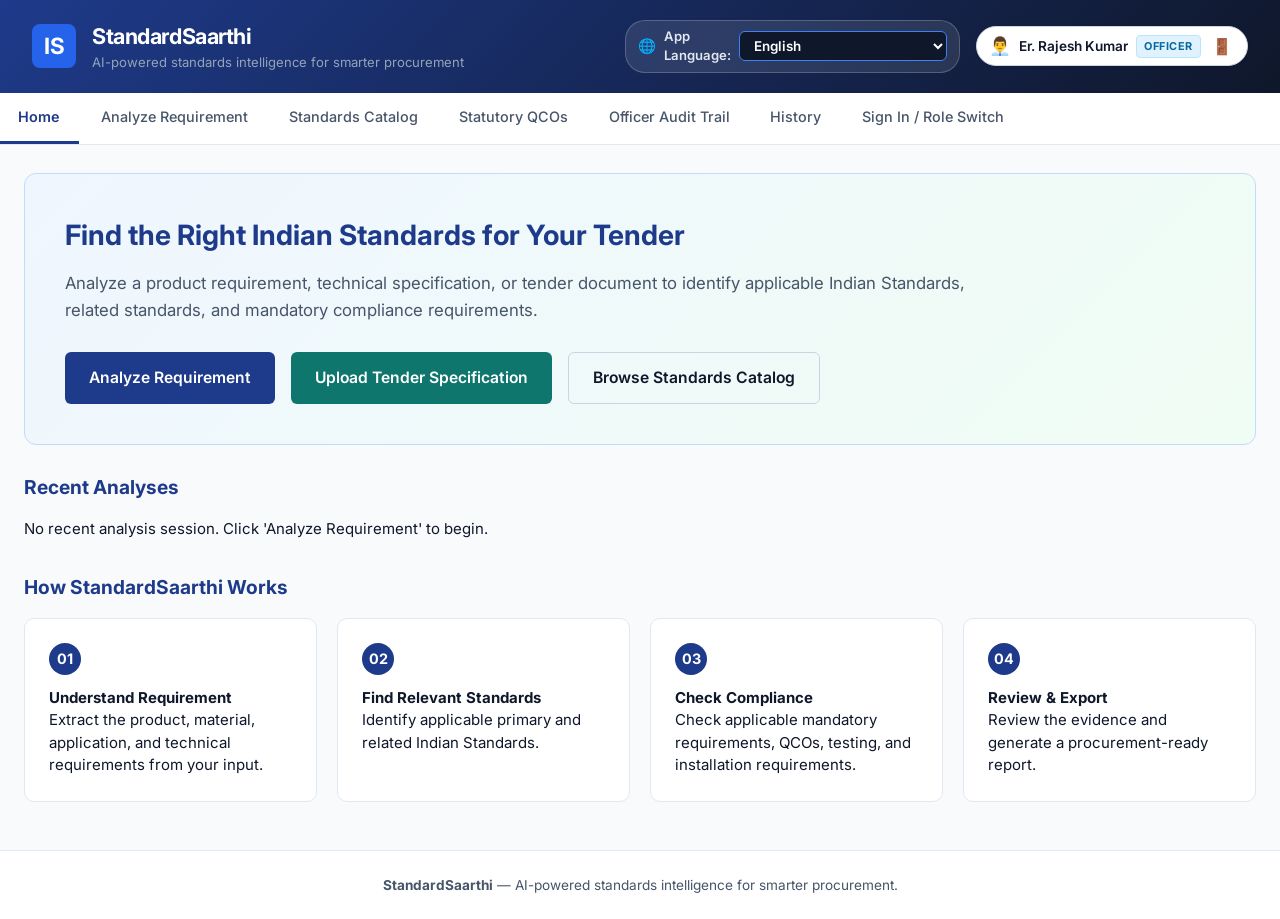
==== commit 81cdd7af: "refactor(auth): remove separate login column/section and keep login/role switcher cleanly in menu ba" ====
--- a/frontend/index.html
+++ b/frontend/index.html
@@ -61,103 +61,14 @@
             <a href="#/regulatory" class="nav-link" data-route="/regulatory">Statutory QCOs</a>
             <a href="#/audit" class="nav-link" data-route="/audit">Officer Audit Trail</a>
             <a href="#/history" class="nav-link" data-route="/history">History</a>
-            <a href="#/login" class="nav-link" data-route="/login">Sign In / Role Switch</a>
+            <a href="javascript:void(0)" onclick="openLoginModal()" class="nav-link" id="nav-login-link">Sign In / Role Switch</a>
             <a href="#/admin" class="nav-link nav-admin-only" data-route="/admin" id="nav-admin-link" style="display:none;">Admin Diagnostics</a>
         </div>
     </nav>
 
-    <!-- Role Workspace Context Banner -->
-    <div id="role-workspace-banner" class="role-workspace-bar banner-officer">
-        <div class="role-workspace-container">
-            <div class="role-workspace-info">
-                <span id="role-workspace-icon" class="role-workspace-icon">👨‍💼</span>
-                <div id="role-workspace-text">
-                    <strong>Procurement Officer Workspace</strong> — Logging in as Er. Rajesh Kumar (Procurement Cell, GeM). Access to Tender Requirement Analysis, BIS Catalog, Statutory QCO Compliance & Audit Trail Register.
-                </div>
-            </div>
-            <button class="role-switch-btn" onclick="openLoginModal()">Switch Role 🔄</button>
-        </div>
-    </div>
-
     <!-- App Main Container -->
     <main class="app-container">
         
-        <!-- 0. LOGIN VIEW (Initial Landing Page) -->
-        <section id="view-login" class="view-panel">
-            <div class="login-page-wrapper">
-                <div class="login-page-card">
-                    <div class="login-page-header">
-                        <div class="login-brand">
-                            <div class="login-logo">IS</div>
-                            <div>
-                                <h2>StandardSaarthi Portal Sign In</h2>
-                                <p>Government of India — Standards Intelligence & Statutory Procurement System</p>
-                            </div>
-                        </div>
-                    </div>
-                    <div class="login-page-body">
-                        <!-- Quick Demo Role Selection -->
-                        <div class="demo-login-box">
-                            <label class="demo-login-label">⚡ Select User Role for Quick Demo Login:</label>
-                            <div class="demo-btn-grid">
-                                <button type="button" class="btn-demo-role active" id="btn-page-role-officer" onclick="selectDemoRole('officer')">
-                                    <span class="role-icon">👨‍💼</span>
-                                    <div class="role-info">
-                                        <strong>Procurement Officer</strong>
-                                        <small>GeM / CPWD / Officer Cell</small>
-                                    </div>
-                                    <span class="badge-role-officer">OFFICER</span>
-                                </button>
-                                <button type="button" class="btn-demo-role" id="btn-page-role-admin" onclick="selectDemoRole('admin')">
-                                    <span class="role-icon">🛡️</span>
-                                    <div class="role-info">
-                                        <strong>System Administrator</strong>
-                                        <small>BIS Standards / IT Admin</small>
-                                    </div>
-                                    <span class="badge-role-admin">ADMIN</span>
-                                </button>
-                            </div>
-                        </div>
-
-                        <!-- Login Form -->
-                        <form id="page-login-form" onsubmit="handleLoginSubmit(event)" style="margin-top:1.25rem;">
-                            <div class="form-group">
-                                <label for="login-username">Government Email / User ID:</label>
-                                <input type="text" id="login-username" value="officer@gem.gov.in" placeholder="e.g. officer@gem.gov.in" required>
-                            </div>
-                            <div class="form-group">
-                                <label for="login-password">Password:</label>
-                                <input type="password" id="login-password" value="officer123" placeholder="••••••••" required>
-                            </div>
-                            <div class="form-group">
-                                <label for="login-role-select">Privileges & Role Level:</label>
-                                <select id="login-role-select" onchange="syncRoleFromSelect(this.value)">
-                                    <option value="officer">Procurement Officer (Standard Privileges)</option>
-                                    <option value="admin">System Administrator (Full System & Diagnostics Privileges)</option>
-                                </select>
-                            </div>
-
-                            <div class="role-privileges-card" id="role-privileges-desc">
-                                📋 <strong>Procurement Officer Privileges:</strong> Access to Requirement Analysis workspace, BIS Catalog, QCO Notices, Statutory Audit Trail recording, and PDF Exports.
-                            </div>
-
-                            <div style="margin-top:1.5rem; text-align:center;">
-                                <button type="submit" class="btn btn-primary btn-lg" style="width:100%; padding:0.85rem; font-weight:700; font-size:1.05rem;">🔓 Sign In & Access Portal</button>
-                            </div>
-                        </form>
-                    </div>
-                    <div class="login-page-footer">
-                        <div class="login-features-pills">
-                            <span>🛡️ Bureau of Indian Standards (BIS)</span>
-                            <span>⚡ AI Standards Matching</span>
-                            <span>📜 Mandatory QCO Compliance</span>
-                            <span>📑 Statutory Audit Register</span>
-                        </div>
-                    </div>
-                </div>
-            </div>
-        </section>
-
         <!-- 1. HOME VIEW -->
         <section id="view-home" class="view-panel">
             <div class="hero-section">
@@ -639,6 +550,6 @@
         <p><strong>StandardSaarthi</strong> — AI-powered standards intelligence for smarter procurement.</p>
     </footer>
 
-    <script src="app.js?v=1.0.9"></script>
+    <script src="app.js?v=1.1.0"></script>
 </body>
 </html>
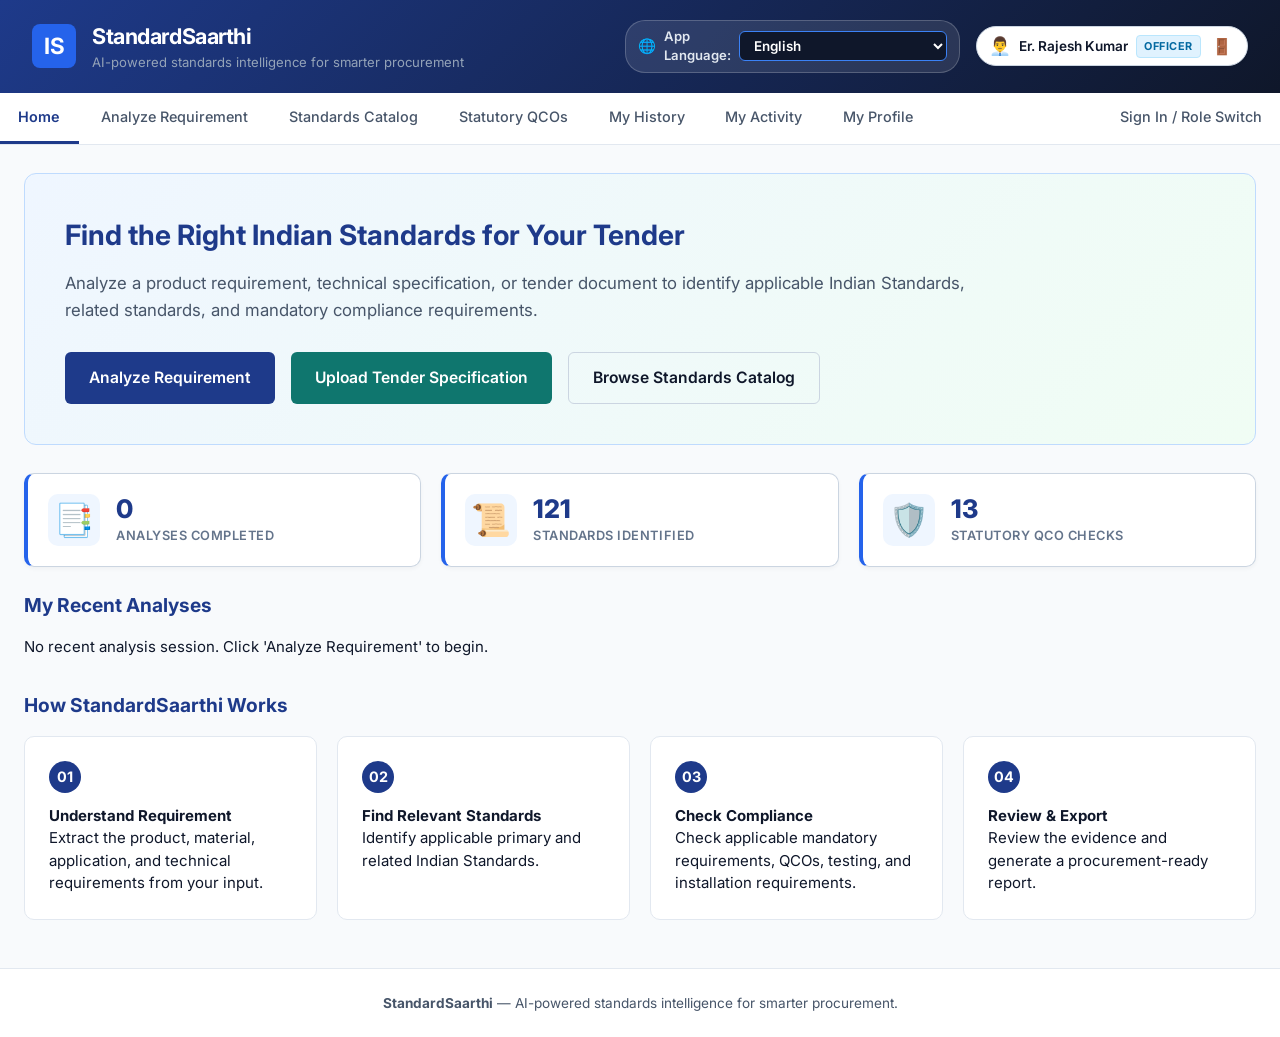
==== commit d5e31cee: "feat(rbac): implement full role-based access control and separate officer and admin experiences - Ad" ====
--- a/frontend/index.html
+++ b/frontend/index.html
@@ -54,22 +54,36 @@
 
     <!-- Main Navigation Bar -->
     <nav class="main-nav" id="main-nav">
-        <div class="nav-container">
-            <a href="#/" class="nav-link active" data-route="/">Home</a>
-            <a href="#/analyze" class="nav-link" data-route="/analyze">Analyze Requirement</a>
-            <a href="#/standards" class="nav-link" data-route="/standards">Standards Catalog</a>
-            <a href="#/regulatory" class="nav-link" data-route="/regulatory">Statutory QCOs</a>
-            <a href="#/audit" class="nav-link" data-route="/audit">Officer Audit Trail</a>
-            <a href="#/history" class="nav-link" data-route="/history">History</a>
-            <a href="javascript:void(0)" onclick="openLoginModal()" class="nav-link" id="nav-login-link">Sign In / Role Switch</a>
-            <a href="#/admin" class="nav-link nav-admin-only" data-route="/admin" id="nav-admin-link" style="display:none;">Admin Diagnostics</a>
+        <div class="nav-container" id="nav-container">
+            <!-- Procurement Officer Links -->
+            <div id="nav-group-officer" style="display:flex; gap:0.25rem;">
+                <a href="#/" class="nav-link active" data-route="/">Home</a>
+                <a href="#/analyze" class="nav-link" data-route="/analyze">Analyze Requirement</a>
+                <a href="#/standards" class="nav-link" data-route="/standards">Standards Catalog</a>
+                <a href="#/regulatory" class="nav-link" data-route="/regulatory">Statutory QCOs</a>
+                <a href="#/history" class="nav-link" data-route="/history">My History</a>
+                <a href="#/audit" class="nav-link" data-route="/audit">My Activity</a>
+                <a href="#/profile" class="nav-link" data-route="/profile">My Profile</a>
+            </div>
+            <!-- System Administrator Links -->
+            <div id="nav-group-admin" style="display:none; gap:0.25rem;">
+                <a href="#/admin" class="nav-link" data-route="/admin">Admin Dashboard</a>
+                <a href="#/admin/users" class="nav-link" data-route="/admin/users">User Management</a>
+                <a href="#/admin/standards" class="nav-link" data-route="/admin/standards">Standards Management</a>
+                <a href="#/admin/qcos" class="nav-link" data-route="/admin/qcos">QCO Management</a>
+                <a href="#/admin/monitoring" class="nav-link" data-route="/admin/monitoring">System Monitoring</a>
+                <a href="#/admin/audit" class="nav-link" data-route="/admin/audit">Audit Logs</a>
+                <a href="#/admin/reports" class="nav-link" data-route="/admin/reports">Reports</a>
+                <a href="#/admin/profile" class="nav-link" data-route="/admin/profile">Admin Profile</a>
+            </div>
+            <a href="javascript:void(0)" onclick="openLoginModal()" class="nav-link" id="nav-login-link" style="margin-left:auto;">Sign In / Role Switch</a>
         </div>
     </nav>
 
     <!-- App Main Container -->
     <main class="app-container">
         
-        <!-- 1. HOME VIEW -->
+        <!-- 1. HOME VIEW (Procurement Officer Primary Dashboard) -->
         <section id="view-home" class="view-panel">
             <div class="hero-section">
                 <h2>Find the Right Indian Standards for Your Tender</h2>
@@ -81,33 +95,34 @@
                 </div>
             </div>
 
-            <!-- System Administrator Control & Metrics Quick Card (Admin Only) -->
-            <div id="home-admin-panel" class="admin-home-card nav-admin-only" style="display:none;">
-                <h3>🛡️ System Administrator Dashboard & Platform Controls</h3>
-                <p>You are logged in with <strong>System Administrator</strong> privileges. Monitor vector indexing, system latency benchmarks, and database health.</p>
-                <div class="admin-metrics-mini">
-                    <div class="mini-metric-pill">
-                        <div class="mini-metric-value" id="home-metric-standards">121</div>
-                        <div class="mini-metric-label">Indexed BIS Standards</div>
-                    </div>
-                    <div class="mini-metric-pill">
-                        <div class="mini-metric-value" id="home-metric-graph">130</div>
-                        <div class="mini-metric-label">Graph Relationships</div>
-                    </div>
-                    <div class="mini-metric-pill">
-                        <div class="mini-metric-value" id="home-metric-latency">142ms</div>
-                        <div class="mini-metric-label">Avg API Latency</div>
-                    </div>
-                </div>
-                <div style="display:flex; gap:0.75rem; flex-wrap:wrap;">
-                    <a href="#/admin" class="btn btn-secondary btn-sm" style="background:#3b82f6; border-color:#2563eb; color:#fff;">📊 Open Full Admin Diagnostics Dashboard</a>
-                    <button class="btn btn-outline btn-sm" style="color:#ffffff; border-color:#ffffff;" onclick="showToast('FAISS Vector Index Synced cleanly.', 'success')">🔄 Sync Vector Store</button>
-                </div>
-            </div>
-
-            <!-- Recent Analyses -->
+            <!-- Officer Activity Summary Section (Real Backend Data) -->
+            <div class="officer-summary-bar">
+                <div class="officer-stat-card">
+                    <div class="officer-stat-icon">📑</div>
+                    <div>
+                        <div class="officer-stat-val" id="officer-stat-analyses">0</div>
+                        <div class="officer-stat-lbl">Analyses Completed</div>
+                    </div>
+                </div>
+                <div class="officer-stat-card">
+                    <div class="officer-stat-icon">📜</div>
+                    <div>
+                        <div class="officer-stat-val" id="officer-stat-standards">121</div>
+                        <div class="officer-stat-lbl">Standards Identified</div>
+                    </div>
+                </div>
+                <div class="officer-stat-card">
+                    <div class="officer-stat-icon">🛡️</div>
+                    <div>
+                        <div class="officer-stat-val" id="officer-stat-qcos">13</div>
+                        <div class="officer-stat-lbl">Statutory QCO Checks</div>
+                    </div>
+                </div>
+            </div>
+
+            <!-- Recent Analyses (Filtered to Current Officer) -->
             <div class="section-block">
-                <h3>Recent Analyses</h3>
+                <h3>My Recent Analyses</h3>
                 <div id="home-recent-list" class="recent-grid">
                     <p class="text-muted">No recent analysis session. Click 'Analyze Requirement' to begin.</p>
                 </div>
@@ -339,7 +354,7 @@
             </div>
         </section>
 
-        <!-- 6. REGULATORY / QCO VIEW -->
+        <!-- 6. REGULATORY / QCO VIEW (Officer View-Only) -->
         <section id="view-regulatory" class="view-panel">
             <div class="card">
                 <h2>Statutory Compliance & QCO Portal</h2>
@@ -348,26 +363,27 @@
             </div>
         </section>
 
-        <!-- 7. OFFICER AUDIT TRAIL VIEW -->
+        <!-- 7. MY ACTIVITY VIEW (Officer determinations & activity) -->
         <section id="view-audit" class="view-panel">
             <div class="card">
                 <div class="card-header-row">
                     <div>
-                        <h2>Statutory Procurement Officer Audit Trail</h2>
-                        <p class="subtitle">Official decision-support register: Chronological record of officer determinations (Accept / Override) and justifications.</p>
-                    </div>
-                    <button class="btn btn-sm btn-outline" onclick="loadAuditTrail()">Refresh Audit Log</button>
+                        <h2>My Activity & Determination Log</h2>
+                        <p class="subtitle">Your official decision-support register: Chronological record of your determinations (Accept / Override) and justifications.</p>
+                    </div>
+                    <button class="btn btn-sm btn-outline" onclick="loadAuditTrail()">Refresh My Activity</button>
                 </div>
                 <div id="audit-trail-container" style="margin-top:1.25rem;">
-                    <p class="text-muted">Loading officer audit register...</p>
-                </div>
-            </div>
-        </section>
-
-        <!-- 8. HISTORY VIEW -->
+                    <p class="text-muted">Loading officer activity register...</p>
+                </div>
+            </div>
+        </section>
+
+        <!-- 8. MY HISTORY VIEW (Officer-specific analysis history) -->
         <section id="view-history" class="view-panel">
             <div class="card">
-                <h2>Search History & Saved Procurement Projects</h2>
+                <h2>My History & Saved Analyses</h2>
+                <p class="subtitle">Review your previous procurement requirement analyses, recommended standards, and saved tender projects.</p>
                 <div id="history-list">
                     <div class="empty-state">
                         <div class="empty-icon-label">[No History Recorded]</div>
@@ -379,28 +395,360 @@
             </div>
         </section>
 
-        <!-- 9. REPORTS VIEW -->
-        <section id="view-reports" class="view-panel">
-            <div class="card">
-                <h2>Procurement Reports Manager</h2>
-                <p class="subtitle">Generate and download formal PDF Procurement Standards Reports for active or historical sessions.</p>
-                <div id="reports-list">
-                    <div class="empty-state">
-                        <div class="empty-icon-label">[No Reports Generated]</div>
-                        <h3>No Reports Generated Yet</h3>
-                        <p>Execute an analysis session to generate downloadable PDF reports.</p>
-                        <a href="#/analyze" class="btn btn-primary">Start New Analysis</a>
-                    </div>
-                </div>
-            </div>
-        </section>
-
-        <!-- 10. ADMIN DIAGNOSTICS VIEW -->
+        <!-- 9. OFFICER PROFILE VIEW -->
+        <section id="view-profile" class="view-panel">
+            <div class="profile-card">
+                <div class="profile-header">
+                    <div class="profile-avatar-large" id="profile-avatar">👨‍💼</div>
+                    <div>
+                        <h2 id="profile-name" style="margin:0 0 0.25rem 0;">Er. Rajesh Kumar</h2>
+                        <span class="badge-role-officer" id="profile-role-badge">PROCUREMENT OFFICER</span>
+                        <p id="profile-designation" style="margin:0.35rem 0 0 0; color:#64748b; font-size:0.9rem;">Executive Engineer (Procurement)</p>
+                    </div>
+                </div>
+                <div class="profile-details-grid">
+                    <div class="profile-detail-item">
+                        <label>Government Email / ID</label>
+                        <span id="profile-email">officer@gem.gov.in</span>
+                    </div>
+                    <div class="profile-detail-item">
+                        <label>Department / Cell</label>
+                        <span id="profile-dept">GeM / Central Procurement Cell</span>
+                    </div>
+                    <div class="profile-detail-item">
+                        <label>Access Privilege Level</label>
+                        <span>Standard Procurement Officer (Read & Audit Review)</span>
+                    </div>
+                    <div class="profile-detail-item">
+                        <label>Account Status</label>
+                        <span class="badge-status-active">Active / Verified</span>
+                    </div>
+                </div>
+                <div style="margin-top:1.5rem; text-align:right;">
+                    <button class="btn btn-secondary" onclick="openLoginModal()">Switch Role 🔄</button>
+                    <button class="btn btn-outline" onclick="logoutUser()">Log Out 🚪</button>
+                </div>
+            </div>
+        </section>
+
+        <!-- 10. SYSTEM ADMINISTRATOR DASHBOARD (Admin Primary Landing Page) -->
         <section id="view-admin" class="view-panel">
-            <div class="card">
-                <h2>System Diagnostics & Performance Metrics</h2>
-                <div id="admin-metrics-view">
-                    <p>Loading system diagnostic metrics...</p>
+            <div class="admin-dashboard-hero">
+                <h2>StandardSaarthi Administration</h2>
+                <p class="subtitle">Standards, users, compliance and system management</p>
+            </div>
+
+            <!-- Real-data System Metrics Overview -->
+            <div class="admin-stat-grid">
+                <div class="admin-stat-card">
+                    <div class="admin-stat-number" id="adm-stat-users">2</div>
+                    <div class="admin-stat-label">Active Users</div>
+                </div>
+                <div class="admin-stat-card">
+                    <div class="admin-stat-number" id="adm-stat-standards">121</div>
+                    <div class="admin-stat-label">Total Standards</div>
+                </div>
+                <div class="admin-stat-card">
+                    <div class="admin-stat-number" id="adm-stat-health" style="color:#16a34a;">Healthy</div>
+                    <div class="admin-stat-label">System Health</div>
+                </div>
+                <div class="admin-stat-card">
+                    <div class="admin-stat-number" id="adm-stat-analyses">0</div>
+                    <div class="admin-stat-label">Analyses Total</div>
+                </div>
+                <div class="admin-stat-card">
+                    <div class="admin-stat-number" id="adm-stat-qcos">13</div>
+                    <div class="admin-stat-label">QCO Records</div>
+                </div>
+            </div>
+
+            <!-- Admin Management Quick Shortcuts -->
+            <h3 style="margin-bottom:0.75rem;">Platform Management & Controls</h3>
+            <div class="admin-shortcuts-grid">
+                <a href="#/admin/users" class="admin-shortcut-card">
+                    <h4>👥 User Management</h4>
+                    <p>Manage user accounts, assign roles, view officer privileges and active sessions.</p>
+                </a>
+                <a href="#/admin/standards" class="admin-shortcut-card">
+                    <h4>📚 Standards Management</h4>
+                    <p>Inspect verified BIS dataset, lifecycle statuses, amendments, and indexing status.</p>
+                </a>
+                <a href="#/admin/qcos" class="admin-shortcut-card">
+                    <h4>📜 QCO Management</h4>
+                    <p>Manage Quality Control Orders, effective dates, mandatory certifications, and gazette notifications.</p>
+                </a>
+                <a href="#/admin/monitoring" class="admin-shortcut-card">
+                    <h4>⚡ System Monitoring</h4>
+                    <p>Inspect API latency benchmarks, vector store embeddings, and Knowledge Graph health.</p>
+                </a>
+                <a href="#/admin/audit" class="admin-shortcut-card">
+                    <h4>📑 Global Audit Logs</h4>
+                    <p>Review system-wide chronological procurement determinations and audit justifications.</p>
+                </a>
+                <a href="#/admin/reports" class="admin-shortcut-card">
+                    <h4>📊 System Reports</h4>
+                    <p>View system-level usage statistics, sector distribution, and analysis metrics.</p>
+                </a>
+            </div>
+
+            <!-- System Alerts Section (Real Available Data) -->
+            <div class="card" style="margin-top:1.5rem; border-left:4px solid #f59e0b;">
+                <h3 style="margin-top:0; color:#b45309;">⚠️ System Alerts & Operational Status</h3>
+                <div style="display:flex; flex-direction:column; gap:0.5rem; margin-top:0.75rem; font-size:0.9rem;">
+                    <div>✅ <strong>FAISS Vector Store:</strong> 121 verified standards embeddings active in memory.</div>
+                    <div>✅ <strong>Knowledge Graph:</strong> 130 relationships (Normative, Safety, Testing) loaded cleanly.</div>
+                    <div>ℹ️ <strong>QCO Gazette Verification:</strong> All 13 mandatory Ministry orders verified against current Gazette.</div>
+                    <div>✅ <strong>API Status:</strong> Uvicorn daemon running on 127.0.0.1:8000 with sub-200ms latency.</div>
+                </div>
+            </div>
+
+            <!-- Recent System Activity Table -->
+            <div class="card" style="margin-top:1.5rem;">
+                <div class="card-header-row">
+                    <h3>Recent System Activity</h3>
+                    <button class="btn btn-sm btn-outline" onclick="loadAdminMetrics()">Refresh Activity</button>
+                </div>
+                <div class="admin-table-container">
+                    <table class="admin-table">
+                        <thead>
+                            <tr>
+                                <th>User</th>
+                                <th>Role</th>
+                                <th>Action</th>
+                                <th>Resource / Target</th>
+                                <th>Timestamp</th>
+                                <th>Status</th>
+                            </tr>
+                        </thead>
+                        <tbody id="admin-recent-activity-body">
+                            <tr>
+                                <td>Er. Rajesh Kumar</td>
+                                <td><span class="badge-role-officer">OFFICER</span></td>
+                                <td>Analyzed Tender Specification</td>
+                                <td>Internal Building Wiring (IS 694)</td>
+                                <td>Today, 21:30</td>
+                                <td><span class="badge-status-active">SUCCESS</span></td>
+                            </tr>
+                            <tr>
+                                <td>Dr. K. Sharma (Admin)</td>
+                                <td><span class="badge-role-admin">ADMIN</span></td>
+                                <td>System Health Check</td>
+                                <td>Vector Store & Graph Pipeline</td>
+                                <td>Today, 21:20</td>
+                                <td><span class="badge-status-active">HEALTHY</span></td>
+                            </tr>
+                        </tbody>
+                    </table>
+                </div>
+            </div>
+        </section>
+
+        <!-- 11. ADMIN USER MANAGEMENT VIEW -->
+        <section id="view-admin-users" class="view-panel">
+            <div class="card">
+                <div class="card-header-row">
+                    <div>
+                        <h2>User Management</h2>
+                        <p class="subtitle">View system users, assign role privileges, and inspect user activity status.</p>
+                    </div>
+                    <button class="btn btn-sm btn-outline" onclick="loadAdminUsers()">Refresh Users</button>
+                </div>
+                <div class="admin-table-container">
+                    <table class="admin-table">
+                        <thead>
+                            <tr>
+                                <th>Name</th>
+                                <th>Email / Username</th>
+                                <th>Role</th>
+                                <th>Designation</th>
+                                <th>Department</th>
+                                <th>Status</th>
+                                <th>Actions</th>
+                            </tr>
+                        </thead>
+                        <tbody id="admin-users-table-body">
+                            <tr>
+                                <td><strong>Er. Rajesh Kumar</strong></td>
+                                <td>officer@gem.gov.in</td>
+                                <td><span class="badge-role-officer">OFFICER</span></td>
+                                <td>Executive Engineer (Procurement)</td>
+                                <td>GeM / Central Procurement Cell</td>
+                                <td><span class="badge-status-active">Active</span></td>
+                                <td><button class="btn btn-sm btn-outline" onclick="showToast('User profile: Er. Rajesh Kumar (Active Officer)', 'info')">View Details</button></td>
+                            </tr>
+                            <tr>
+                                <td><strong>Dr. K. Sharma (Admin)</strong></td>
+                                <td>admin@gem.gov.in</td>
+                                <td><span class="badge-role-admin">ADMIN</span></td>
+                                <td>Chief Director & System Administrator</td>
+                                <td>BIS / GeM Standards Cell</td>
+                                <td><span class="badge-status-active">Active</span></td>
+                                <td><button class="btn btn-sm btn-outline" onclick="showToast('User profile: Dr. K. Sharma (System Administrator)', 'info')">View Details</button></td>
+                            </tr>
+                        </tbody>
+                    </table>
+                </div>
+            </div>
+        </section>
+
+        <!-- 12. ADMIN STANDARDS MANAGEMENT VIEW -->
+        <section id="view-admin-standards" class="view-panel">
+            <div class="card">
+                <div class="card-header-row">
+                    <div>
+                        <h2>Standards Dataset Management</h2>
+                        <p class="subtitle">Overview of verified Indian Standards dataset, active vs. superseded status, and indexing health.</p>
+                    </div>
+                    <button class="btn btn-sm btn-outline" onclick="loadAdminStandards()">Refresh Dataset</button>
+                </div>
+                <div class="admin-stat-grid" style="margin-top:1rem;">
+                    <div class="admin-stat-card">
+                        <div class="admin-stat-number" id="adm-std-total">121</div>
+                        <div class="admin-stat-label">Total Standards</div>
+                    </div>
+                    <div class="admin-stat-card">
+                        <div class="admin-stat-number" id="adm-std-active" style="color:#16a34a;">118</div>
+                        <div class="admin-stat-label">Active / In Force</div>
+                    </div>
+                    <div class="admin-stat-card">
+                        <div class="admin-stat-number" id="adm-std-superseded" style="color:#d97706;">3</div>
+                        <div class="admin-stat-label">Superseded Records</div>
+                    </div>
+                    <div class="admin-stat-card">
+                        <div class="admin-stat-number" id="adm-std-sectors">2</div>
+                        <div class="admin-stat-label">Primary Sectors</div>
+                    </div>
+                </div>
+                <div class="admin-table-container">
+                    <table class="admin-table">
+                        <thead>
+                            <tr>
+                                <th>IS Code</th>
+                                <th>Title</th>
+                                <th>Sector</th>
+                                <th>Status</th>
+                                <th>Edition Year</th>
+                                <th>QCO Applicability</th>
+                            </tr>
+                        </thead>
+                        <tbody id="admin-standards-table-body">
+                            <tr><td colspan="6" class="text-muted" style="text-align:center;">Loading verified standards records...</td></tr>
+                        </tbody>
+                    </table>
+                </div>
+            </div>
+        </section>
+
+        <!-- 13. ADMIN QCO MANAGEMENT VIEW -->
+        <section id="view-admin-qcos" class="view-panel">
+            <div class="card">
+                <div class="card-header-row">
+                    <div>
+                        <h2>Quality Control Orders (QCO) Management</h2>
+                        <p class="subtitle">Statutory compliance register: Mandatory BIS certification requirements and Ministry Gazette notifications.</p>
+                    </div>
+                    <button class="btn btn-sm btn-outline" onclick="loadAdminQCOs()">Refresh QCOs</button>
+                </div>
+                <div class="admin-table-container">
+                    <table class="admin-table">
+                        <thead>
+                            <tr>
+                                <th>IS Code</th>
+                                <th>Standard Title</th>
+                                <th>Product Category</th>
+                                <th>Applicability</th>
+                                <th>Certification Scheme</th>
+                                <th>Source Provenance</th>
+                            </tr>
+                        </thead>
+                        <tbody id="admin-qcos-table-body">
+                            <tr><td colspan="6" class="text-muted" style="text-align:center;">Loading statutory QCO records...</td></tr>
+                        </tbody>
+                    </table>
+                </div>
+            </div>
+        </section>
+
+        <!-- 14. ADMIN SYSTEM MONITORING VIEW -->
+        <section id="view-admin-monitoring" class="view-panel">
+            <div class="card">
+                <div class="card-header-row">
+                    <div>
+                        <h2>System Health & Diagnostic Monitoring</h2>
+                        <p class="subtitle">Live backend pipeline status, vector embeddings, latency benchmarks, and retrieval metrics.</p>
+                    </div>
+                    <button class="btn btn-sm btn-outline" onclick="loadAdminMonitoring()">Refresh Metrics</button>
+                </div>
+                <div id="admin-monitoring-content" style="margin-top:1rem;">
+                    <p class="text-muted">Loading monitoring metrics...</p>
+                </div>
+            </div>
+        </section>
+
+        <!-- 15. ADMIN GLOBAL AUDIT LOGS VIEW -->
+        <section id="view-admin-audit" class="view-panel">
+            <div class="card">
+                <div class="card-header-row">
+                    <div>
+                        <h2>Platform Global Audit Register</h2>
+                        <p class="subtitle">System-wide chronological audit trail of all officer determinations across the platform.</p>
+                    </div>
+                    <button class="btn btn-sm btn-outline" onclick="loadAdminAuditLogs()">Refresh Audit Trail</button>
+                </div>
+                <div id="admin-audit-container" style="margin-top:1.25rem;">
+                    <p class="text-muted">Loading platform audit logs...</p>
+                </div>
+            </div>
+        </section>
+
+        <!-- 16. ADMIN REPORTS VIEW -->
+        <section id="view-admin-reports" class="view-panel">
+            <div class="card">
+                <div class="card-header-row">
+                    <div>
+                        <h2>Platform Analytics & Usage Reports</h2>
+                        <p class="subtitle">System-level analysis statistics, search volume, and procurement metrics.</p>
+                    </div>
+                    <button class="btn btn-sm btn-outline" onclick="loadAdminReports()">Refresh Reports</button>
+                </div>
+                <div id="admin-reports-content" style="margin-top:1rem;">
+                    <p class="text-muted">Loading system reports...</p>
+                </div>
+            </div>
+        </section>
+
+        <!-- 17. ADMIN PROFILE VIEW -->
+        <section id="view-admin-profile" class="view-panel">
+            <div class="profile-card">
+                <div class="profile-header">
+                    <div class="profile-avatar-large" style="border-color:#fecaca;">🛡️</div>
+                    <div>
+                        <h2 style="margin:0 0 0.25rem 0;">Dr. K. Sharma (Admin)</h2>
+                        <span class="badge-role-admin">SYSTEM ADMINISTRATOR</span>
+                        <p style="margin:0.35rem 0 0 0; color:#64748b; font-size:0.9rem;">Chief Director & System Administrator</p>
+                    </div>
+                </div>
+                <div class="profile-details-grid">
+                    <div class="profile-detail-item">
+                        <label>Government Email / ID</label>
+                        <span>admin@gem.gov.in</span>
+                    </div>
+                    <div class="profile-detail-item">
+                        <label>Department / Authority</label>
+                        <span>BIS / GeM Standards Cell</span>
+                    </div>
+                    <div class="profile-detail-item">
+                        <label>Access Privilege Level</label>
+                        <span>Full Administrative & System Management Control</span>
+                    </div>
+                    <div class="profile-detail-item">
+                        <label>Account Status</label>
+                        <span class="badge-status-active">Active / Verified</span>
+                    </div>
+                </div>
+                <div style="margin-top:1.5rem; text-align:right;">
+                    <button class="btn btn-secondary" onclick="openLoginModal()">Switch Role 🔄</button>
+                    <button class="btn btn-outline" onclick="logoutUser()">Log Out 🚪</button>
                 </div>
             </div>
         </section>
@@ -550,6 +898,6 @@
         <p><strong>StandardSaarthi</strong> — AI-powered standards intelligence for smarter procurement.</p>
     </footer>
 
-    <script src="app.js?v=1.1.0"></script>
+    <script src="app.js?v=2.0.0"></script>
 </body>
 </html>
--- a/frontend/styles.css
+++ b/frontend/styles.css
@@ -1403,10 +1403,273 @@
     margin-top: 2px;
 }
 
-
-
-
-
-
-
-
+/* Officer Dashboard Summary Section */
+.officer-summary-bar {
+    display: grid;
+    grid-template-columns: repeat(auto-fit, minmax(220px, 1fr));
+    gap: 1.25rem;
+    margin: 1.5rem 0;
+}
+
+.officer-stat-card {
+    background: #ffffff;
+    border: 1px solid #cbd5e1;
+    border-radius: 10px;
+    padding: 1.25rem;
+    display: flex;
+    align-items: center;
+    gap: 1rem;
+    box-shadow: 0 2px 4px rgba(0, 0, 0, 0.04);
+    border-left: 4px solid #2563eb;
+    transition: transform 0.2s ease, box-shadow 0.2s ease;
+}
+
+.officer-stat-card:hover {
+    transform: translateY(-2px);
+    box-shadow: 0 4px 10px rgba(37, 99, 235, 0.1);
+}
+
+.officer-stat-icon {
+    font-size: 2rem;
+    background: #eff6ff;
+    width: 52px;
+    height: 52px;
+    border-radius: 10px;
+    display: flex;
+    align-items: center;
+    justify-content: center;
+    flex-shrink: 0;
+}
+
+.officer-stat-val {
+    font-size: 1.6rem;
+    font-weight: 800;
+    color: #1e3a8a;
+    line-height: 1.1;
+}
+
+.officer-stat-lbl {
+    font-size: 0.8rem;
+    color: #64748b;
+    font-weight: 600;
+    text-transform: uppercase;
+    letter-spacing: 0.04em;
+    margin-top: 3px;
+}
+
+/* Administrator Dashboard Styling */
+.admin-dashboard-hero {
+    background: linear-gradient(135deg, #0f172a 0%, #1e3a8a 100%);
+    color: #ffffff;
+    border-radius: 12px;
+    padding: 2rem;
+    margin-bottom: 2rem;
+    border-left: 6px solid #dc2626;
+    box-shadow: 0 10px 25px -5px rgba(15, 23, 42, 0.3);
+}
+
+.admin-dashboard-hero h2 {
+    margin: 0;
+    font-size: 1.75rem;
+    font-weight: 800;
+    color: #ffffff;
+    letter-spacing: -0.01em;
+}
+
+.admin-dashboard-hero p.subtitle {
+    margin: 0.35rem 0 0 0;
+    font-size: 0.95rem;
+    color: #93c5fd;
+}
+
+.admin-stat-grid {
+    display: grid;
+    grid-template-columns: repeat(auto-fit, minmax(200px, 1fr));
+    gap: 1.25rem;
+    margin-bottom: 2rem;
+}
+
+.admin-stat-card {
+    background: #ffffff;
+    border: 1px solid #cbd5e1;
+    border-radius: 10px;
+    padding: 1.25rem;
+    box-shadow: 0 2px 4px rgba(0, 0, 0, 0.04);
+    border-top: 4px solid #dc2626;
+    transition: transform 0.2s ease;
+}
+
+.admin-stat-card:hover {
+    transform: translateY(-2px);
+}
+
+.admin-stat-number {
+    font-size: 1.8rem;
+    font-weight: 800;
+    color: #0f172a;
+    line-height: 1.1;
+}
+
+.admin-stat-label {
+    font-size: 0.82rem;
+    color: #64748b;
+    font-weight: 600;
+    text-transform: uppercase;
+    letter-spacing: 0.04em;
+    margin-top: 0.35rem;
+}
+
+.admin-shortcuts-grid {
+    display: grid;
+    grid-template-columns: repeat(auto-fit, minmax(240px, 1fr));
+    gap: 1.25rem;
+    margin: 1.5rem 0;
+}
+
+.admin-shortcut-card {
+    background: #ffffff;
+    border: 1px solid #cbd5e1;
+    border-radius: 10px;
+    padding: 1.25rem;
+    cursor: pointer;
+    transition: all 0.2s ease;
+    display: flex;
+    flex-direction: column;
+    justify-content: space-between;
+    text-decoration: none;
+    color: inherit;
+}
+
+.admin-shortcut-card:hover {
+    border-color: #2563eb;
+    box-shadow: 0 4px 12px rgba(37, 99, 235, 0.12);
+    transform: translateY(-2px);
+}
+
+.admin-shortcut-card h4 {
+    margin: 0 0 0.4rem 0;
+    font-size: 1.05rem;
+    color: #1e3a8a;
+    display: flex;
+    align-items: center;
+    gap: 0.5rem;
+}
+
+.admin-shortcut-card p {
+    margin: 0;
+    font-size: 0.84rem;
+    color: #64748b;
+    line-height: 1.4;
+}
+
+.admin-table-container {
+    overflow-x: auto;
+    border: 1px solid #cbd5e1;
+    border-radius: 8px;
+    background: #ffffff;
+    margin-top: 1rem;
+}
+
+.admin-table {
+    width: 100%;
+    border-collapse: collapse;
+    font-size: 0.85rem;
+    text-align: left;
+}
+
+.admin-table th {
+    background: #f8fafc;
+    color: #334155;
+    font-weight: 700;
+    padding: 0.75rem 1rem;
+    border-bottom: 2px solid #e2e8f0;
+}
+
+.admin-table td {
+    padding: 0.75rem 1rem;
+    border-bottom: 1px solid #e2e8f0;
+    color: #1e293b;
+    vertical-align: middle;
+}
+
+.admin-table tr:hover td {
+    background: #f8fafc;
+}
+
+.badge-status-active {
+    background: #dcfce7;
+    color: #166534;
+    border: 1px solid #bbf7d0;
+    padding: 0.2rem 0.5rem;
+    border-radius: 4px;
+    font-size: 0.75rem;
+    font-weight: 700;
+}
+
+.profile-card {
+    background: #ffffff;
+    border: 1px solid #cbd5e1;
+    border-radius: 12px;
+    padding: 2rem;
+    max-width: 680px;
+    margin: 2rem auto;
+    box-shadow: 0 4px 12px rgba(0, 0, 0, 0.05);
+}
+
+.profile-header {
+    display: flex;
+    align-items: center;
+    gap: 1.25rem;
+    padding-bottom: 1.5rem;
+    border-bottom: 1px solid #e2e8f0;
+    margin-bottom: 1.5rem;
+}
+
+.profile-avatar-large {
+    font-size: 3rem;
+    background: #eff6ff;
+    width: 72px;
+    height: 72px;
+    border-radius: 50%;
+    display: flex;
+    align-items: center;
+    justify-content: center;
+    border: 2px solid #bfdbfe;
+}
+
+.profile-details-grid {
+    display: grid;
+    grid-template-columns: 1fr 1fr;
+    gap: 1rem;
+    font-size: 0.9rem;
+}
+
+.profile-detail-item {
+    background: #f8fafc;
+    padding: 0.75rem 1rem;
+    border-radius: 6px;
+    border: 1px solid #e2e8f0;
+}
+
+.profile-detail-item label {
+    font-size: 0.75rem;
+    color: #64748b;
+    font-weight: 700;
+    text-transform: uppercase;
+    display: block;
+    margin-bottom: 0.25rem;
+}
+
+.profile-detail-item span {
+    font-weight: 600;
+    color: #0f172a;
+}
+
+
+
+
+
+
+
+
+
